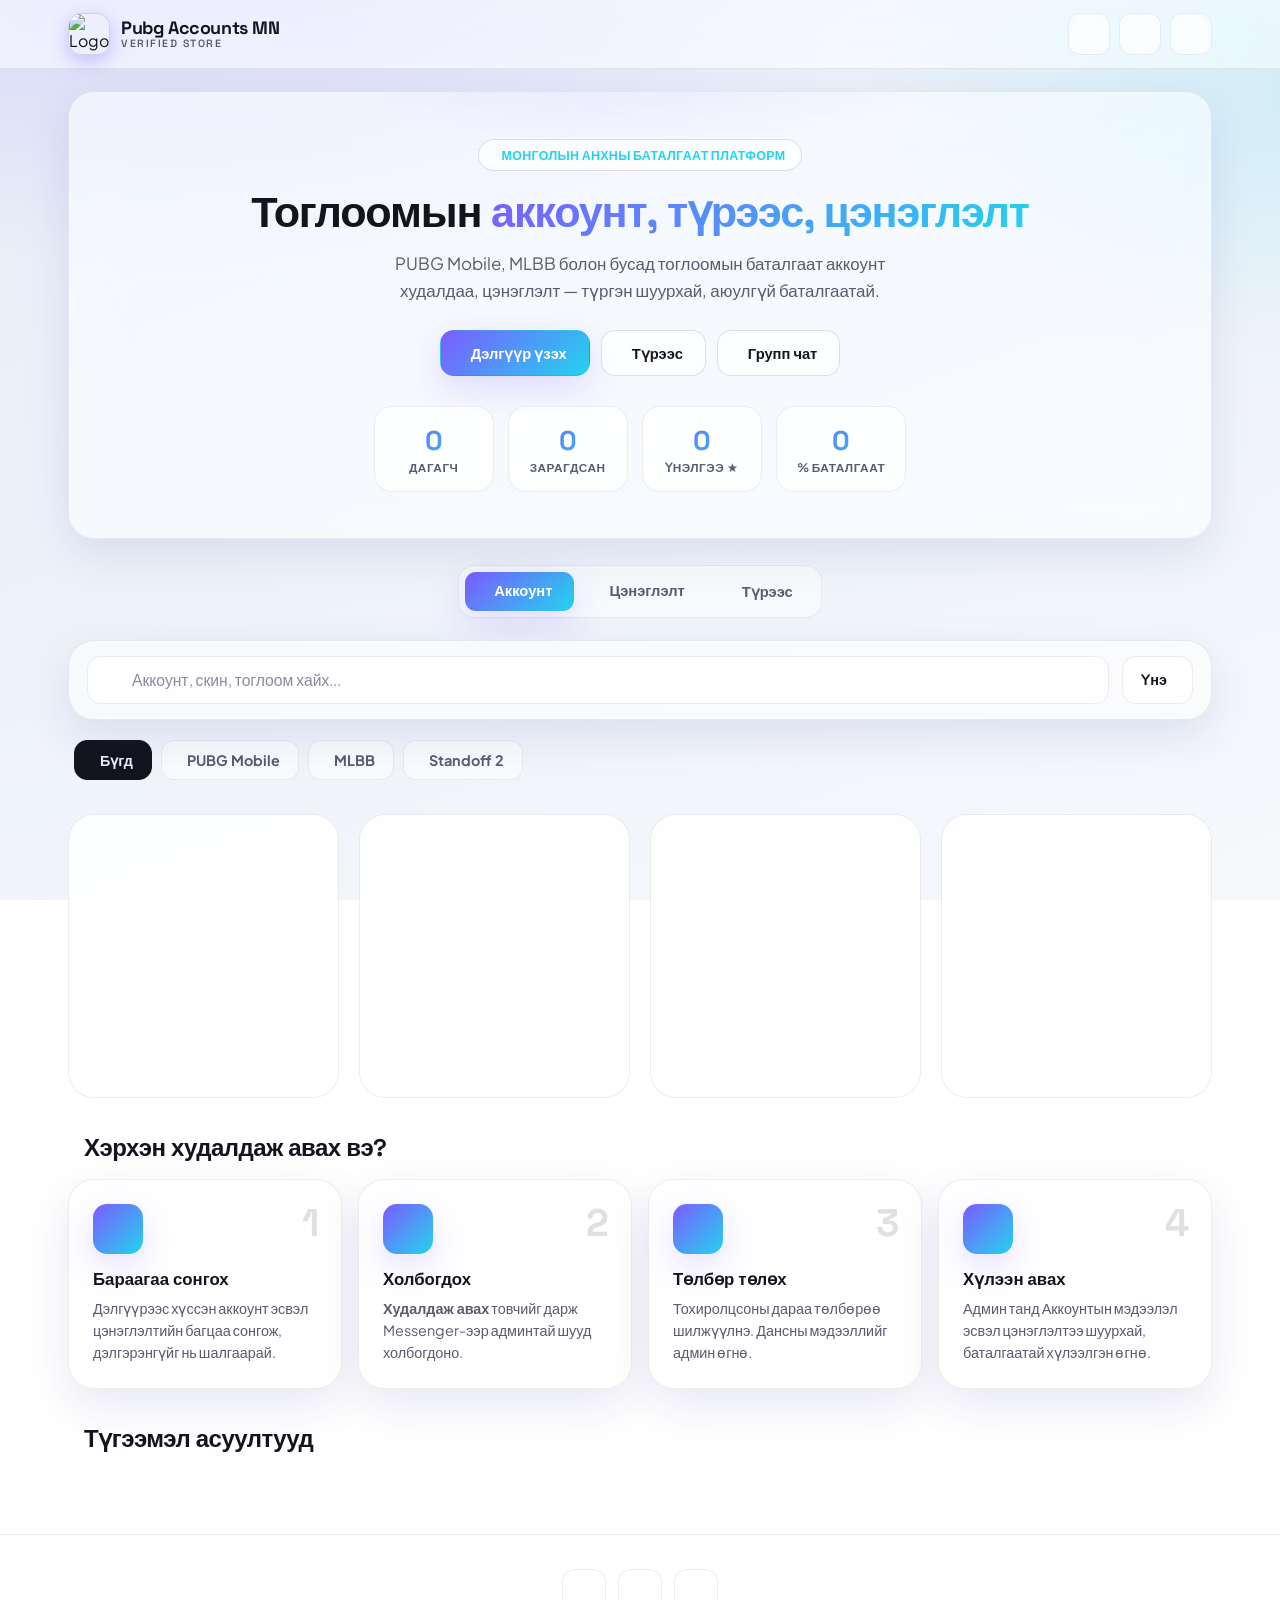
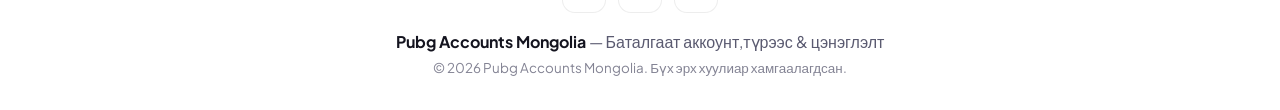
==== index.html @ 0a7d0702 "Update index.html" ====
<!DOCTYPE html>
<html lang="mn" data-theme="dark">
<head>
    <meta charset="UTF-8">
    <meta name="viewport" content="width=device-width, initial-scale=1.0, maximum-scale=1.0, user-scalable=no">
    <meta name="theme-color" content="#0a0a14">

    <meta property="og:title" content="Pubg Accounts Mongolia — Аккоунт, Цэнэглэлт & Түрээс" />
    <meta property="og:description" content="Монголын №1 тоглоомын аккоунт худалдаа, UC / Diamond цэнэглэлт болон аккоунт түрээсийн үйлчилгээ." />
    <meta property="og:image" content="https://i.ibb.co/YTtMjPY3/Purple-Gradient-Modern-Brand-Guidelines-Presentation-1.png" />

    <title>Pubg Accounts Mongolia — Аккоунт, Цэнэглэлт & Түрээс</title>

    <link href="https://cdn.jsdelivr.net/npm/remixicon@3.5.0/fonts/remixicon.css" rel="stylesheet">
    <link href="https://fonts.googleapis.com/css2?family=Plus+Jakarta+Sans:wght@400;500;600;700;800&family=Space+Grotesk:wght@500;600;700&display=swap" rel="stylesheet">

    <style>
        /* ============================================================
           THEME TOKENS — Хар (default) ба Цайвар theme
        ============================================================ */
        :root {
            --primary: #7c5cff;
            --primary-2: #22d3ee;
            --accent: #ff2d75;
            --gold: #ffb020;
            --success: #22c55e;
            --grad-brand: linear-gradient(135deg, #7c5cff 0%, #22d3ee 100%);
            --grad-hot: linear-gradient(135deg, #ff512f 0%, #ff2d75 100%);
            --radius-lg: 26px;
            --radius-md: 18px;
            --radius-sm: 12px;
            --maxw: 1180px;
        }

        /* ---- DARK (default) ---- */
        html[data-theme="dark"] {
            --bg-1: #07070e;
            --bg-2: #0e0e1c;
            --blob-1: rgba(124,92,255,0.22);
            --blob-2: rgba(34,211,238,0.16);
            --glass: rgba(255,255,255,0.045);
            --glass-2: rgba(255,255,255,0.07);
            --glass-strong: rgba(20,20,38,0.72);
            --border: rgba(255,255,255,0.09);
            --border-2: rgba(255,255,255,0.16);
            --text: #f3f3fb;
            --text-sec: #9a9ab4;
            --text-dim: #6a6a85;
            --shadow: 0 18px 50px rgba(0,0,0,0.45);
            --shadow-glow: 0 12px 40px rgba(124,92,255,0.25);
            --card: rgba(255,255,255,0.04);
            --card-hover: rgba(255,255,255,0.08);
            --nav-bg: rgba(10,10,20,0.62);
        }

        /* ---- LIGHT ---- */
        html[data-theme="light"] {
            --bg-1: #e6edf7;
            --bg-2: #f6f8fc;
            --blob-1: rgba(124,92,255,0.18);
            --blob-2: rgba(34,211,238,0.16);
            --glass: rgba(255,255,255,0.55);
            --glass-2: rgba(255,255,255,0.75);
            --glass-strong: rgba(255,255,255,0.85);
            --border: rgba(0,0,0,0.07);
            --border-2: rgba(0,0,0,0.12);
            --text: #14141f;
            --text-sec: #5a5a70;
            --text-dim: #8a8aa0;
            --shadow: 0 16px 44px rgba(31,38,135,0.10);
            --shadow-glow: 0 12px 36px rgba(124,92,255,0.20);
            --card: rgba(255,255,255,0.62);
            --card-hover: rgba(255,255,255,0.92);
            --nav-bg: rgba(255,255,255,0.55);
        }

        * { margin:0; padding:0; box-sizing:border-box; outline:none; -webkit-tap-highlight-color:transparent; }
        html, body { overflow-x:hidden; width:100%; scroll-behavior:smooth; }

        body {
            background: radial-gradient(1200px 600px at 15% -10%, var(--blob-1), transparent 60%),
                        radial-gradient(1000px 500px at 110% 10%, var(--blob-2), transparent 55%),
                        linear-gradient(160deg, var(--bg-1) 0%, var(--bg-2) 100%);
            background-attachment: fixed;
            color: var(--text);
            font-family: 'Plus Jakarta Sans', sans-serif;
            min-height: 100vh;
            display: flex; flex-direction: column;
            -webkit-font-smoothing: antialiased;
            transition: background 0.5s ease, color 0.3s ease;
        }
        ::selection { background: var(--primary); color:#fff; }
        h1,h2,h3,.brand-text,.stat-num,.price,.pkg-price { font-family:'Space Grotesk','Plus Jakarta Sans',sans-serif; }

        /* ============================================================ NAVBAR ============================================================ */
        .navbar {
            position: sticky; top:0; z-index:1000;
            background: var(--nav-bg);
            backdrop-filter: blur(22px) saturate(160%); -webkit-backdrop-filter: blur(22px) saturate(160%);
            border-bottom: 1px solid var(--border);
        }
        .nav-inner {
            max-width: var(--maxw); margin:0 auto; height:68px;
            display:flex; align-items:center; justify-content:space-between; gap:14px; padding:0 18px;
        }
        .brand { display:flex; align-items:center; gap:11px; text-decoration:none; color:var(--text); cursor:pointer; }
        .brand:active { transform:scale(0.97); }
        .logo {
            width:42px; height:42px; border-radius:13px; object-fit:cover;
            box-shadow:0 6px 18px rgba(124,92,255,0.35); border:1px solid var(--border-2);
        }
        .brand-text { display:flex; flex-direction:column; line-height:1.05; }
        .brand-text b { font-size:1.12rem; font-weight:700; letter-spacing:-0.4px; }
        .brand-text span { font-size:0.66rem; color:var(--text-sec); font-weight:600; letter-spacing:1.5px; text-transform:uppercase; }

        .nav-actions { display:flex; align-items:center; gap:9px; }
        .icon-btn {
            width:42px; height:42px; border-radius:12px; border:1px solid var(--border);
            background:var(--glass); color:var(--text); cursor:pointer;
            display:flex; align-items:center; justify-content:center; font-size:1.25rem;
            transition:all .25s ease; position:relative; backdrop-filter:blur(10px);
        }
        .icon-btn:hover { background:var(--glass-2); transform:translateY(-2px); border-color:var(--border-2); }
        .icon-btn:active { transform:scale(0.92); }
        .badge-count {
            position:absolute; top:-5px; right:-5px; min-width:18px; height:18px; padding:0 4px;
            background:var(--accent); color:#fff; font-size:0.62rem; font-weight:800; border-radius:10px;
            display:flex; align-items:center; justify-content:center; border:2px solid var(--bg-1);
            transform:scale(0); transition:transform .3s cubic-bezier(.34,1.56,.64,1);
        }
        .badge-count.show { transform:scale(1); }

        .container { max-width: var(--maxw); margin:0 auto; padding:22px 18px; flex:1; width:100%; }

        /* ============================================================ HERO ============================================================ */
        .hero {
            position:relative; border-radius:var(--radius-lg); overflow:hidden;
            border:1px solid var(--border); background:var(--glass);
            backdrop-filter:blur(24px) saturate(150%); -webkit-backdrop-filter:blur(24px) saturate(150%);
            box-shadow:var(--shadow); margin-bottom:26px;
            padding:46px 32px; text-align:center;
        }
        .hero::before {
            content:""; position:absolute; inset:0; z-index:0;
            background: radial-gradient(700px 320px at 50% -30%, var(--blob-1), transparent 60%);
            animation: floatGlow 8s ease-in-out infinite alternate;
        }
        @keyframes floatGlow { from{transform:translateY(0) scale(1);} to{transform:translateY(20px) scale(1.08);} }
        .hero > * { position:relative; z-index:1; }
        .hero-badge {
            display:inline-flex; align-items:center; gap:7px; padding:7px 16px; border-radius:100px;
            background:var(--glass-2); border:1px solid var(--border-2); color:var(--primary-2);
            font-size:0.78rem; font-weight:800; margin-bottom:18px; letter-spacing:0.3px;
        }
        .hero-badge i { color:var(--success); }
        .hero h1 {
            font-size:2.7rem; font-weight:700; letter-spacing:-1.2px; line-height:1.08; margin-bottom:14px;
        }
        .hero h1 .grad { background:var(--grad-brand); -webkit-background-clip:text; background-clip:text; -webkit-text-fill-color:transparent; }
        .hero p { color:var(--text-sec); font-size:1.06rem; max-width:560px; margin:0 auto 26px; line-height:1.6; }
        .hero-actions { display:flex; justify-content:center; gap:11px; flex-wrap:wrap; }

        .btn {
            padding:13px 22px; border-radius:14px; font-weight:700; font-size:0.92rem; cursor:pointer;
            text-decoration:none; border:1px solid transparent; display:inline-flex; align-items:center; gap:8px;
            transition:all .28s cubic-bezier(.4,0,.2,1); justify-content:center;
        }
        .btn:active { transform:scale(0.96); }
        .btn-primary { background:var(--grad-brand); color:#fff; box-shadow:var(--shadow-glow); }
        .btn-primary:hover { transform:translateY(-3px); box-shadow:0 18px 44px rgba(124,92,255,0.4); }
        .btn-ghost { background:var(--glass-2); color:var(--text); border-color:var(--border-2); }
        .btn-ghost:hover { transform:translateY(-3px); background:var(--card-hover); }

        /* Hero stats */
        .hero-stats {
            display:flex; justify-content:center; gap:14px; flex-wrap:wrap; margin-top:30px;
        }
        .stat {
            min-width:120px; padding:16px 20px; border-radius:var(--radius-md);
            background:var(--glass-2); border:1px solid var(--border); backdrop-filter:blur(10px);
        }
        .stat-num { font-size:1.7rem; font-weight:700; background:var(--grad-brand); -webkit-background-clip:text; background-clip:text; -webkit-text-fill-color:transparent; }
        .stat-lbl { font-size:0.74rem; color:var(--text-sec); font-weight:700; letter-spacing:0.5px; text-transform:uppercase; margin-top:2px; }

        /* ============================================================ SECTION TITLES ============================================================ */
        .sec-head { display:flex; align-items:flex-end; justify-content:space-between; gap:12px; margin:34px 6px 16px; flex-wrap:wrap; }
        .sec-head h2 { font-size:1.5rem; font-weight:700; letter-spacing:-0.5px; display:flex; align-items:center; gap:10px; }
        .sec-head h2 i { color:var(--primary); }
        .sec-head p { color:var(--text-sec); font-size:0.9rem; }

        /* ============================================================ TYPE SWITCH (Account / Topup) ============================================================ */
        .type-switch {
            display:flex; gap:6px; padding:6px; border-radius:16px; background:var(--glass);
            border:1px solid var(--border); width:fit-content; margin:0 auto 22px;
        }
        .type-switch button {
            padding:11px 22px; border:none; border-radius:11px; background:transparent; color:var(--text-sec);
            font-weight:700; font-size:0.92rem; cursor:pointer; transition:.25s; display:flex; align-items:center; gap:7px;
        }
        .type-switch button.active { background:var(--grad-brand); color:#fff; box-shadow:var(--shadow-glow); }

        /* ============================================================ TOOLBAR ============================================================ */
        .toolbar {
            display:flex; gap:13px; flex-wrap:wrap; align-items:center;
            background:var(--glass); border:1px solid var(--border); border-radius:var(--radius-lg);
            padding:15px 18px; box-shadow:var(--shadow); backdrop-filter:blur(20px); margin-bottom:18px;
        }
        .search-box { flex:1; min-width:230px; position:relative; }
        .search-box input {
            width:100%; height:48px; padding:0 44px 0 44px; border-radius:14px;
            border:1px solid var(--border); background:var(--glass-2); color:var(--text);
            font-size:0.98rem; font-family:inherit; transition:.25s;
        }
        .search-box input::placeholder { color:var(--text-dim); }
        .search-box input:focus { border-color:var(--primary); box-shadow:0 0 0 4px rgba(124,92,255,0.18); background:var(--card-hover); }
        .search-ico { position:absolute; left:16px; top:50%; transform:translateY(-50%); color:var(--text-dim); font-size:1.2rem; pointer-events:none; }
        .search-clear {
            position:absolute; right:13px; top:50%; transform:translateY(-50%);
            width:26px; height:26px; border-radius:50%; border:none; cursor:pointer; display:none;
            background:var(--border-2); color:var(--text); align-items:center; justify-content:center;
        }
        .search-clear.show { display:flex; }
        .sort-btn {
            height:48px; padding:0 18px; border-radius:14px; border:1px solid var(--border);
            background:var(--glass-2); color:var(--text); font-weight:700; font-size:0.9rem; cursor:pointer;
            display:flex; align-items:center; gap:7px; white-space:nowrap; transition:.25s;
        }
        .sort-btn.active { border-color:var(--primary); color:var(--primary); }
        .sort-btn:hover { background:var(--card-hover); }

        /* Category chips */
        .chips { display:flex; gap:9px; overflow-x:auto; padding:2px 6px 14px; scrollbar-width:none; }
        .chips::-webkit-scrollbar { display:none; }
        .chip {
            padding:10px 18px; border-radius:13px; border:1px solid var(--border);
            background:var(--glass); color:var(--text-sec); font-weight:700; font-size:0.9rem; cursor:pointer;
            white-space:nowrap; transition:.25s; display:flex; align-items:center; gap:7px;
        }
        .chip:hover { background:var(--card-hover); color:var(--text); }
        .chip.active { background:var(--text); color:var(--bg-1); border-color:var(--text); }
        html[data-theme="dark"] .chip.active { background:#fff; color:#000; }
        .chip i { font-size:1.05rem; }

        .results-bar { display:flex; justify-content:space-between; align-items:center; margin:4px 6px 16px; flex-wrap:wrap; gap:8px; }
        .results-count { font-size:0.9rem; color:var(--text-sec); font-weight:700; }
        .results-count b { color:var(--text); }

        /* ============================================================ PRODUCT GRID ============================================================ */
        .grid { display:grid; grid-template-columns:repeat(auto-fill,minmax(248px,1fr)); gap:20px; }

        .card {
            position:relative; border-radius:var(--radius-lg); overflow:hidden; cursor:pointer;
            background:var(--card); border:1px solid var(--border); box-shadow:var(--shadow);
            backdrop-filter:blur(18px); display:flex; flex-direction:column;
            transition:all .4s cubic-bezier(.165,.84,.44,1);
            animation:cardIn .5s cubic-bezier(.165,.84,.44,1) both;
        }
        @keyframes cardIn { from{opacity:0; transform:translateY(18px);} to{opacity:1; transform:translateY(0);} }
        .card:hover { transform:translateY(-7px); background:var(--card-hover); border-color:var(--border-2); box-shadow:0 26px 56px rgba(0,0,0,0.4); }

        .card-img { position:relative; width:100%; aspect-ratio:4/3; overflow:hidden; background:var(--glass-2); }
        .card-img img { width:100%; height:100%; object-fit:cover; transition:transform .7s ease; }
        .card:hover .card-img img { transform:scale(1.08); }

        .tag {
            position:absolute; top:11px; padding:5px 11px; border-radius:20px; font-size:0.66rem; font-weight:800;
            letter-spacing:0.4px; z-index:2; display:flex; align-items:center; gap:4px; backdrop-filter:blur(8px);
        }
        .tag-hot { left:11px; background:var(--grad-hot); color:#fff; box-shadow:0 4px 14px rgba(255,45,117,0.45); }
        .tag-disc { left:11px; top:auto; bottom:11px; background:var(--gold); color:#1a1200; }
        .tag-cat { right:11px; background:rgba(0,0,0,0.55); color:#fff; text-transform:uppercase; border:1px solid rgba(255,255,255,0.18); }

        .fav {
            position:absolute; bottom:11px; right:11px; z-index:3; width:34px; height:34px; border-radius:50%;
            background:rgba(0,0,0,0.5); border:1px solid rgba(255,255,255,0.2); color:#fff; cursor:pointer;
            display:flex; align-items:center; justify-content:center; font-size:1.1rem; backdrop-filter:blur(6px); transition:.25s;
        }
        .fav:hover { transform:scale(1.12); }
        .fav.on { background:var(--accent); border-color:var(--accent); }
        .fav.on i::before { content:"\ee0e"; } /* filled heart */

        .card-body { padding:16px; display:flex; flex-direction:column; flex:1; }
        .card-title { font-size:0.98rem; font-weight:700; line-height:1.35; margin-bottom:10px; display:-webkit-box; -webkit-line-clamp:2; -webkit-box-orient:vertical; overflow:hidden; flex:1; }
        .card-meta { display:flex; align-items:center; gap:10px; margin-bottom:12px; font-size:0.76rem; color:var(--text-sec); flex-wrap:wrap; }
        .card-meta span { display:inline-flex; align-items:center; gap:4px; }
        .stars { color:var(--gold); }
        .card-foot { display:flex; align-items:center; justify-content:space-between; margin-top:auto; }
        .price-wrap { display:flex; flex-direction:column; }
        .price-old { font-size:0.74rem; color:var(--text-dim); text-decoration:line-through; }
        .price { font-size:1.2rem; font-weight:700; color:var(--text); }
        html[data-theme="dark"] .price { background:var(--grad-brand); -webkit-background-clip:text; background-clip:text; -webkit-text-fill-color:transparent; }
        .price-info { font-size:0.96rem; font-weight:700; color:var(--primary); display:inline-flex; align-items:center; gap:5px; }
        .price-info i { font-size:1.05rem; }
        /* Картын CTA товч (Худалдан авах / Дэлгэрэнгүй) */
        .card-cta {
            width:100%; margin-top:12px; padding:10px 12px; border-radius:12px; cursor:pointer;
            border:1px solid var(--border-2); background:var(--glass-2); color:var(--text);
            font-family:inherit; font-weight:700; font-size:0.85rem;
            display:flex; align-items:center; justify-content:center; gap:6px; transition:.25s;
        }
        .card-cta i { transition:transform .25s; }
        .card:hover .card-cta { background:var(--grad-brand); color:#fff; border-color:transparent; box-shadow:var(--shadow-glow); }
        .card:hover .card-cta i { transform:translateX(3px); }
        .card-cta.cta-rent { } /* түрээс — ижил загвар, текст нь "Дэлгэрэнгүй" */
        .card-cta.cta-sold { opacity:.55; }
        .card:hover .card-cta.cta-sold { background:var(--glass-2); color:var(--text-dim); box-shadow:none; border-color:var(--border-2); }

        .sold-overlay::after {
            content:"ЗАРАГДСАН"; position:absolute; inset:0; z-index:4; display:flex; align-items:center; justify-content:center;
            background:rgba(0,0,0,0.62); color:#fff; font-weight:800; letter-spacing:2px; backdrop-filter:blur(3px);
        }

        /* Skeleton */
        .sk { border-radius:var(--radius-lg); overflow:hidden; border:1px solid var(--border); background:var(--card); }
        .sk-img { aspect-ratio:4/3; background:var(--glass-2); animation:pulse 1.5s infinite; }
        .sk-body { padding:16px; }
        .sk-line { height:14px; border-radius:7px; background:var(--glass-2); margin-bottom:10px; animation:pulse 1.5s infinite; }
        .sk-line.s { width:55%; }
        @keyframes pulse { 0%,100%{opacity:.4;} 50%{opacity:1;} }

        .empty {
            grid-column:1/-1; text-align:center; padding:56px 20px; color:var(--text-sec); font-weight:600;
            background:var(--glass); border:1px solid var(--border); border-radius:var(--radius-lg);
        }
        .empty i { font-size:2.4rem; display:block; margin-bottom:12px; color:var(--text-dim); }

        /* ============================================================ INFO SECTIONS (steps / faq / reviews) ============================================================ */
        .panel-grid { display:grid; grid-template-columns:repeat(auto-fit,minmax(230px,1fr)); gap:16px; }
        .info-card {
            background:var(--glass); border:1px solid var(--border); border-radius:var(--radius-lg);
            padding:24px; backdrop-filter:blur(16px); box-shadow:var(--shadow); transition:.3s;
        }
        .info-card:hover { transform:translateY(-4px); border-color:var(--border-2); }
        .info-ico {
            width:50px; height:50px; border-radius:14px; display:flex; align-items:center; justify-content:center;
            font-size:1.5rem; color:#fff; background:var(--grad-brand); margin-bottom:14px; box-shadow:var(--shadow-glow);
        }
        .info-card h3 { font-size:1.05rem; font-weight:700; margin-bottom:7px; }
        .info-card p { color:var(--text-sec); font-size:0.9rem; line-height:1.55; }
        .info-step-num { position:absolute; top:18px; right:22px; font-size:2.4rem; font-weight:800; color:var(--border-2); font-family:'Space Grotesk'; }

        /* FAQ accordion */
        .faq-item { background:var(--glass); border:1px solid var(--border); border-radius:var(--radius-md); margin-bottom:11px; overflow:hidden; transition:.3s; }
        .faq-q { padding:18px 20px; display:flex; align-items:center; justify-content:space-between; gap:12px; cursor:pointer; font-weight:700; font-size:0.98rem; }
        .faq-q i { transition:.3s; color:var(--primary); flex-shrink:0; }
        .faq-item.open .faq-q i { transform:rotate(180deg); }
        .faq-a { max-height:0; overflow:hidden; transition:max-height .35s ease, padding .35s ease; padding:0 20px; color:var(--text-sec); line-height:1.6; font-size:0.92rem; }
        .faq-item.open .faq-a { max-height:240px; padding:0 20px 18px; }

        /* Reviews */
        .review { background:var(--glass); border:1px solid var(--border); border-radius:var(--radius-md); padding:20px; }
        .review-head { display:flex; align-items:center; gap:11px; margin-bottom:11px; }
        .review-av { width:42px; height:42px; border-radius:50%; background:var(--grad-brand); display:flex; align-items:center; justify-content:center; color:#fff; font-weight:800; font-size:1.05rem; }
        .review-name { font-weight:700; font-size:0.94rem; }
        .review-stars { color:var(--gold); font-size:0.82rem; }
        .review p { color:var(--text-sec); font-size:0.9rem; line-height:1.55; }

        /* ============================================================ FOOTER ============================================================ */
        .footer { border-top:1px solid var(--border); padding:34px 18px; text-align:center; color:var(--text-sec); background:var(--glass); backdrop-filter:blur(12px); margin-top:42px; }
        .footer-socials { display:flex; justify-content:center; gap:12px; margin-bottom:18px; }
        .footer-socials a {
            width:44px; height:44px; border-radius:13px; border:1px solid var(--border); background:var(--glass-2);
            display:flex; align-items:center; justify-content:center; color:var(--text); font-size:1.3rem; transition:.25s; text-decoration:none;
        }
        .footer-socials a:hover { transform:translateY(-3px); background:var(--primary); color:#fff; border-color:var(--primary); }
        .footer b { color:var(--text); }

        /* ============================================================ MODAL ============================================================ */
        .modal {
            position:fixed; inset:0; z-index:2000; display:none; align-items:center; justify-content:center; padding:20px;
            background:rgba(0,0,0,0.55); backdrop-filter:blur(14px); -webkit-backdrop-filter:blur(14px); opacity:0; transition:opacity .35s;
        }
        .modal.active { display:flex; opacity:1; }
        .modal.active .modal-win { animation:popUp .4s cubic-bezier(.16,1,.3,1); }
        @keyframes popUp { from{opacity:0; transform:scale(.92) translateY(20px);} to{opacity:1; transform:scale(1) translateY(0);} }
        .modal-win {
            width:100%; max-width:920px; max-height:90vh; border-radius:28px; overflow:hidden; display:flex; position:relative;
            background:var(--glass-strong); border:1px solid var(--border-2);
            backdrop-filter:blur(40px) saturate(160%); -webkit-backdrop-filter:blur(40px) saturate(160%); box-shadow:0 40px 100px rgba(0,0,0,0.6);
        }
        .mw-media { flex:1.15; background:rgba(0,0,0,0.25); position:relative; display:flex; align-items:center; justify-content:center; overflow:hidden; min-width:0; }
        .mw-body { flex:1; padding:34px 30px; overflow-y:auto; display:flex; flex-direction:column; }
        .mw-close {
            position:absolute; top:16px; left:16px; z-index:20; width:42px; height:42px; border-radius:50%;
            background:rgba(0,0,0,0.5); border:1px solid rgba(255,255,255,0.2); color:#fff; cursor:pointer;
            display:flex; align-items:center; justify-content:center; font-size:1.4rem; backdrop-filter:blur(8px); transition:.25s;
        }
        .mw-close:hover { transform:scale(1.08); background:rgba(0,0,0,0.7); }

        .slider { position:relative; width:100%; height:100%; }
        .slider-track { display:flex; width:100%; height:100%; overflow-x:auto; scroll-snap-type:x mandatory; scrollbar-width:none; }
        .slider-track::-webkit-scrollbar { display:none; }
        .slider-track img { flex:0 0 100%; width:100%; height:100%; object-fit:contain; scroll-snap-align:center; scroll-snap-stop:always; cursor:zoom-in; }
        .slider-nav { position:absolute; top:50%; transform:translateY(-50%); background:none; border:none; color:#fff; font-size:2.6rem; cursor:pointer; z-index:10; filter:drop-shadow(0 2px 6px rgba(0,0,0,0.7)); transition:.25s; }
        .slider-nav:hover { transform:translateY(-50%) scale(1.15); }
        .slider-prev { left:6px; } .slider-next { right:6px; }
        .slider-dots { position:absolute; bottom:18px; left:0; width:100%; display:flex; justify-content:center; gap:7px; z-index:10; }
        .dot { width:8px; height:8px; border-radius:50%; background:rgba(255,255,255,0.4); cursor:pointer; transition:.3s; }
        .dot.active { background:var(--primary-2); transform:scale(1.3); }

        .mw-cat { font-size:0.72rem; font-weight:800; letter-spacing:1px; text-transform:uppercase; color:var(--primary-2); margin-bottom:8px; }
        .mw-title { font-size:1.55rem; font-weight:700; line-height:1.25; margin-bottom:10px; }
        .mw-rating { display:flex; align-items:center; gap:8px; margin-bottom:16px; font-size:0.86rem; color:var(--text-sec); }
        .mw-rating .stars { color:var(--gold); font-size:0.95rem; }
        .mw-price-row { display:flex; align-items:baseline; gap:12px; margin-bottom:24px; flex-wrap:wrap; }
        .mw-price { font-size:2rem; font-weight:700; background:var(--grad-brand); -webkit-background-clip:text; background-clip:text; -webkit-text-fill-color:transparent; }
        .mw-price-old { font-size:1rem; color:var(--text-dim); text-decoration:line-through; }
        .mw-save { font-size:0.74rem; font-weight:800; color:#1a1200; background:var(--gold); padding:4px 10px; border-radius:8px; }

        .mw-specs { display:grid; grid-template-columns:1fr 1fr; gap:11px; margin-bottom:22px; }
        .spec { background:var(--glass-2); border:1px solid var(--border); border-radius:14px; padding:14px; text-align:center; }
        .spec-l { font-size:0.68rem; text-transform:uppercase; letter-spacing:0.5px; color:var(--text-sec); font-weight:800; margin-bottom:5px; }
        .spec-v { font-size:1.02rem; font-weight:700; }

        .mw-sub { font-size:0.78rem; font-weight:800; letter-spacing:0.5px; text-transform:uppercase; color:var(--text-sec); margin-bottom:11px; }
        .mw-desc { list-style:none; margin-bottom:24px; }
        .mw-desc li { position:relative; padding:8px 0 8px 26px; color:var(--text); font-size:0.94rem; line-height:1.5; border-bottom:1px solid var(--border); }
        .mw-desc li:last-child { border-bottom:none; }
        .mw-desc li::before { content:"\eb7b"; font-family:remixicon; position:absolute; left:0; top:8px; color:var(--success); }

        /* Top-up packages */
        .pkgs { display:grid; grid-template-columns:1fr 1fr; gap:10px; margin-bottom:22px; }
        .pkg {
            background:var(--glass-2); border:1.5px solid var(--border); border-radius:14px; padding:13px 14px; cursor:pointer;
            display:flex; flex-direction:column; gap:3px; transition:.2s; text-align:center;
        }
        .pkg:hover { border-color:var(--primary); transform:translateY(-2px); }
        .pkg.sel { border-color:var(--primary); background:rgba(124,92,255,0.14); box-shadow:0 0 0 3px rgba(124,92,255,0.15); }
        .pkg-amt { font-weight:700; font-size:0.96rem; }
        .pkg-price { font-size:0.84rem; color:var(--primary-2); font-weight:700; }

        .mw-contact {
            display:flex; align-items:center; justify-content:center; gap:9px; margin-bottom:11px;
            padding:14px; border-radius:16px; text-decoration:none; font-weight:800; font-size:0.96rem;
            color:#fff; background:linear-gradient(135deg,#1877f2,#0a5dc2); box-shadow:0 10px 26px rgba(24,119,242,0.3); transition:.3s;
        }
        .mw-contact:hover { transform:translateY(-3px); box-shadow:0 16px 36px rgba(24,119,242,0.45); }
        .mw-actions { display:flex; gap:10px; margin-top:auto; }
        .mw-buy { flex:1; padding:17px; border-radius:16px; background:var(--grad-brand); color:#fff; font-weight:800; font-size:1.02rem; border:none; cursor:pointer; display:flex; align-items:center; justify-content:center; gap:9px; text-decoration:none; box-shadow:var(--shadow-glow); transition:.3s; }
        .mw-buy:hover { transform:translateY(-3px); box-shadow:0 18px 44px rgba(124,92,255,0.45); }
        .mw-buy.sold { background:var(--glass-2); color:var(--text-dim); pointer-events:none; box-shadow:none; border:1px solid var(--border); }
        .mw-icon-btn { width:55px; border-radius:16px; border:1px solid var(--border-2); background:var(--glass-2); color:var(--text); font-size:1.3rem; cursor:pointer; display:flex; align-items:center; justify-content:center; transition:.25s; }
        .mw-icon-btn:hover { background:var(--card-hover); transform:translateY(-3px); }

        /* Generic info modal (tutorial) */
        .modal-simple .modal-win { max-width:520px; max-height:88vh; flex-direction:column; padding:34px; display:block; overflow-y:auto; }

        /* Lightbox */
        .lightbox { position:fixed; inset:0; z-index:3000; display:none; align-items:center; justify-content:center; background:rgba(0,0,0,0.96); opacity:0; transition:opacity .35s; }
        .lightbox.active { display:flex; opacity:1; }
        .lb-track { display:flex; width:100%; height:100%; overflow-x:auto; scroll-snap-type:x mandatory; scrollbar-width:none; }
        .lb-track::-webkit-scrollbar { display:none; }
        .lb-track > div { flex:0 0 100%; width:100%; height:100%; display:flex; align-items:center; justify-content:center; padding:14px; scroll-snap-align:center; scroll-snap-stop:always; }
        .lb-track img { max-width:100%; max-height:100%; object-fit:contain; border-radius:12px; }
        .lb-close { position:absolute; top:18px; right:18px; background:none; border:none; color:#fff; font-size:2.8rem; cursor:pointer; z-index:3010; filter:drop-shadow(0 2px 6px rgba(0,0,0,0.8)); }
        .lb-nav { position:absolute; top:50%; transform:translateY(-50%); background:none; border:none; color:#fff; font-size:3.4rem; cursor:pointer; z-index:3010; filter:drop-shadow(0 2px 6px rgba(0,0,0,0.8)); }
        .lb-prev { left:12px; } .lb-next { right:12px; }
        .lb-counter { position:absolute; top:26px; left:26px; color:#fff; font-weight:700; background:rgba(0,0,0,0.5); padding:5px 16px; border-radius:20px; z-index:3010; }

        /* Scroll top */
        .scroll-top {
            position:fixed; bottom:24px; right:24px; z-index:1500; width:50px; height:50px; border-radius:14px;
            background:var(--glass-strong); border:1px solid var(--border-2); color:var(--text); font-size:1.4rem; cursor:pointer;
            display:flex; align-items:center; justify-content:center; box-shadow:var(--shadow); backdrop-filter:blur(16px);
            opacity:0; pointer-events:none; transform:translateY(18px); transition:all .35s ease;
        }
        .scroll-top.show { opacity:1; pointer-events:auto; transform:translateY(0); }
        .scroll-top:hover { background:var(--primary); color:#fff; }

        /* Toast */
        .toast-wrap { position:fixed; bottom:24px; left:50%; transform:translateX(-50%); z-index:4000; display:flex; flex-direction:column; gap:9px; align-items:center; pointer-events:none; }
        .toast {
            background:var(--glass-strong); border:1px solid var(--border-2); color:var(--text); padding:12px 20px; border-radius:14px;
            font-weight:700; font-size:0.9rem; box-shadow:var(--shadow); backdrop-filter:blur(20px); display:flex; align-items:center; gap:9px;
            animation:toastIn .35s cubic-bezier(.34,1.56,.64,1);
        }
        .toast i { color:var(--success); font-size:1.2rem; }
        @keyframes toastIn { from{opacity:0; transform:translateY(20px);} to{opacity:1; transform:translateY(0);} }

        /* Marquee trust strip */
        .trust-strip { overflow:hidden; border:1px solid var(--border); border-radius:var(--radius-md); background:var(--glass); margin-bottom:26px; }
        .trust-track { display:flex; gap:42px; padding:13px 0; white-space:nowrap; animation:scrollX 22s linear infinite; }
        .trust-track span { display:inline-flex; align-items:center; gap:8px; font-weight:700; font-size:0.88rem; color:var(--text-sec); }
        .trust-track span i { color:var(--primary-2); font-size:1.1rem; }
        @keyframes scrollX { from{transform:translateX(0);} to{transform:translateX(-50%);} }

        /* ============================================================ RESPONSIVE ============================================================ */
        @media (max-width:768px) {
            .container { padding:14px 11px; }
            .nav-inner { height:60px; }
            .brand-text b { font-size:1rem; } .brand-text span { font-size:0.58rem; }
            .logo { width:38px; height:38px; }
            .hero { padding:32px 18px; }
            .hero h1 { font-size:1.85rem; }
            .hero p { font-size:0.96rem; }
            .hero-actions .btn { flex:1 1 44%; padding:12px 10px; font-size:0.84rem; }
            .stat { min-width:96px; padding:13px 14px; }
            .stat-num { font-size:1.35rem; }
            .toolbar { padding:13px; gap:10px; }
            .grid { grid-template-columns:repeat(2,1fr); gap:12px; }
            .card-body { padding:12px; }
            .card-title { font-size:0.82rem; }
            .price { font-size:1.02rem; }
            .card-cta { padding:9px; font-size:0.78rem; margin-top:10px; }
            .card-meta { font-size:0.68rem; gap:7px; }
            .sec-head h2 { font-size:1.25rem; }
            .modal { padding:0; align-items:flex-end; }
            .modal-win { flex-direction:column; height:95vh; max-height:95vh; border-radius:24px 24px 0 0; }
            .mw-media { flex:0 0 270px; }
            .mw-body { padding:24px 18px; }
            .mw-title { font-size:1.3rem; }
            .mw-price { font-size:1.6rem; }
            .mw-specs { grid-template-columns:1fr 1fr; }
            .pkgs { grid-template-columns:1fr 1fr; }
            .modal-simple .modal-win { padding:26px 20px; }
            .lb-nav { font-size:2.6rem; } .lb-close { font-size:2.3rem; }
        }
        @media (max-width:380px) { .grid { gap:10px; } }
    </style>
</head>
<body>

    <!-- ===================== NAVBAR ===================== -->
    <header class="navbar">
        <div class="nav-inner">
            <a class="brand" onclick="scrollTop()">
                <img src="https://i.ibb.co/KjCsGXc2/Untitled-design-1.png" class="logo" alt="Logo">
                <span class="brand-text"><b>Pubg Accounts MN</b><span>Verified Store</span></span>
            </a>
            <div class="nav-actions">
                <button class="icon-btn" onclick="openTutorial()" title="Заавар"><i class="ri-question-line"></i></button>
                <button class="icon-btn" id="fav-btn" onclick="toggleFavView()" title="Хадгалсан">
                    <i class="ri-heart-line"></i>
                    <span class="badge-count" id="fav-badge">0</span>
                </button>
                <button class="icon-btn" id="theme-btn" onclick="toggleTheme()" title="Theme солих"><i class="ri-moon-line"></i></button>
            </div>
        </div>
    </header>

    <div class="container">

        <!-- ===================== HERO ===================== -->
        <section class="hero">
            <div class="hero-badge"><i class="ri-verified-badge-fill"></i> МОНГОЛЫН АНХНЫ БАТАЛГААТ ПЛАТФОРМ</div>
            <h1>Тоглоомын <span class="grad">аккоунт, түрээс, цэнэглэлт</span><br></h1>
            <p>PUBG Mobile, MLBB болон бусад тоглоомын баталгаат аккоунт худалдаа, цэнэглэлт — түргэн шуурхай, аюулгүй баталгаатай.</p>
            <div class="hero-actions">
                <a href="#shop" class="btn btn-primary"><i class="ri-shopping-bag-3-line"></i> Дэлгүүр үзэх</a>
                <a href="#shop" class="btn btn-ghost" onclick="setType('rent', document.getElementById('type-rent'))"><i class="ri-time-line"></i> Түрээс</a>
                <a href="https://m.me/cm/AbadrhKBoffAja4U" target="_blank" class="btn btn-ghost"><i class="ri-messenger-line"></i> Групп чат</a>
            </div>
            <div class="hero-stats">
                <div class="stat"><div class="stat-num" data-count="10000">0</div><div class="stat-lbl">Дагагч</div></div>
                <div class="stat"><div class="stat-num" data-count="1000+">0</div><div class="stat-lbl">Зарагдсан</div></div>
                <div class="stat"><div class="stat-num" data-count="4.9" data-dec="1">0</div><div class="stat-lbl">Үнэлгээ ★</div></div>
                <div class="stat"><div class="stat-num" data-count="100">0</div><div class="stat-lbl">% Баталгаат</div></div>
            </div>
        </section>

        <!-- ===================== TRUST STRIP ===================== -->
        <!-- <div class="trust-strip">
            <div class="trust-track" id="trust-track"></div>
        </div> -->

        <!-- ===================== SHOP ===================== -->
        <div id="shop"></div>

        <!-- Type switch -->
        <div class="type-switch">
            <button class="active" id="type-account" onclick="setType('account', this)"><i class="ri-user-star-line"></i> Аккоунт</button>
            <button id="type-topup" onclick="setType('topup', this)"><i class="ri-coin-line"></i> Цэнэглэлт</button>
            <button id="type-rent" onclick="setType('rent', this)"><i class="ri-time-line"></i> Түрээс</button>
        </div>

        <!-- Toolbar -->
        <div class="toolbar">
            <div class="search-box">
                <i class="ri-search-2-line search-ico"></i>
                <input id="search" type="text" placeholder="Аккоунт, скин, тоглоом хайх..." oninput="onSearch(this.value)">
                <button class="search-clear" id="clear" onclick="clearSearch()"><i class="ri-close-line"></i></button>
            </div>
            <button class="sort-btn" id="sort" onclick="toggleSort()">Үнэ <i class="ri-arrow-up-down-line"></i></button>
        </div>

        <!-- Category chips -->
        <div class="chips" id="chips"></div>

        <div class="results-bar">
            <div class="results-count" id="count"></div>
        </div>

        <!-- Grid -->
        <div class="grid" id="grid">
            <div class="sk"><div class="sk-img"></div><div class="sk-body"><div class="sk-line"></div><div class="sk-line s"></div></div></div>
            <div class="sk"><div class="sk-img"></div><div class="sk-body"><div class="sk-line"></div><div class="sk-line s"></div></div></div>
            <div class="sk"><div class="sk-img"></div><div class="sk-body"><div class="sk-line"></div><div class="sk-line s"></div></div></div>
            <div class="sk"><div class="sk-img"></div><div class="sk-body"><div class="sk-line"></div><div class="sk-line s"></div></div></div>
        </div>

        <!-- ===================== HOW IT WORKS ===================== -->
        <div class="sec-head"><h2><i class="ri-rocket-2-line"></i> Хэрхэн худалдаж авах вэ?</h2></div>
        <div class="panel-grid">
            <div class="info-card" style="position:relative"><span class="info-step-num">1</span><div class="info-ico"><i class="ri-search-eye-line"></i></div><h3>Бараагаа сонгох</h3><p>Дэлгүүрээс хүссэн аккоунт эсвэл цэнэглэлтийн багцаа сонгож, дэлгэрэнгүйг нь шалгаарай.</p></div>
            <div class="info-card" style="position:relative"><span class="info-step-num">2</span><div class="info-ico"><i class="ri-messenger-line"></i></div><h3>Холбогдох</h3><p><b>Худалдаж авах</b> товчийг дарж Messenger-ээр админтай шууд холбогдоно.</p></div>
            <div class="info-card" style="position:relative"><span class="info-step-num">3</span><div class="info-ico"><i class="ri-bank-card-line"></i></div><h3>Төлбөр төлөх</h3><p>Тохиролцсоны дараа төлбөрөө шилжүүлнэ. Дансны мэдээллийг админ өгнө.</p></div>
            <div class="info-card" style="position:relative"><span class="info-step-num">4</span><div class="info-ico"><i class="ri-shield-check-line"></i></div><h3>Хүлээн авах</h3><p>Админ танд Аккоунтын мэдээлэл эсвэл цэнэглэлтээ шуурхай, баталгаатай хүлээлгэн өгнө.</p></div>
        </div>

        <!-- ===================== FAQ ===================== -->
        <div class="sec-head"><h2><i class="ri-questionnaire-line"></i> Түгээмэл асуултууд</h2></div>
        <div id="faq"></div>

    </div>

    <!-- ===================== FOOTER ===================== -->
    <footer class="footer">
        <div class="footer-socials">
            <a href="https://www.facebook.com/gamemarket.mn" target="_blank" title="Facebook"><i class="ri-facebook-circle-fill"></i></a>
            <a href="https://m.me/cm/AbadrhKBoffAja4U" target="_blank" title="Messenger"><i class="ri-messenger-fill"></i></a>
            <a href="https://www.turees.online" target="_blank" title="Түрээс"><i class="ri-earth-fill"></i></a>
        </div>
        <div><b>Pubg Accounts Mongolia</b> — Баталгаат аккоунт,түрээс & цэнэглэлт</div>
        <div style="margin-top:7px; font-size:0.84rem; opacity:0.75;">© 2026 Pubg Accounts Mongolia. Бүх эрх хуулиар хамгаалагдсан.</div>
    </footer>

    <!-- ===================== PRODUCT MODAL ===================== -->
    <div class="modal" id="modal" onclick="if(event.target===this) closeModal('modal')">
        <div class="modal-win">
            <div class="mw-media">
                <div class="slider">
                    <div class="slider-track" id="m-track"></div>
                    <button class="slider-nav slider-prev" id="m-prev" onclick="moveSlide(-1)"><i class="ri-arrow-left-s-line"></i></button>
                    <button class="slider-nav slider-next" id="m-next" onclick="moveSlide(1)"><i class="ri-arrow-right-s-line"></i></button>
                    <div class="slider-dots" id="m-dots"></div>
                </div>
                <button class="mw-close" onclick="closeModal('modal')"><i class="ri-close-line"></i></button>
            </div>
            <div class="mw-body">
                <div class="mw-cat" id="m-cat"></div>
                <div class="mw-title" id="m-title"></div>
                <div class="mw-rating" id="m-rating"></div>
                <div class="mw-price-row">
                    <span class="mw-price" id="m-price">0₮</span>
                    <span class="mw-price-old" id="m-price-old"></span>
                    <span class="mw-save" id="m-save" style="display:none"></span>
                </div>
                <div id="m-specs-wrap">
                    <div class="mw-specs" id="m-specs"></div>
                </div>
                <div id="m-pkg-wrap" style="display:none">
                    <div class="mw-sub">Багц сонгох</div>
                    <div class="pkgs" id="m-pkgs"></div>
                </div>
                <div class="mw-sub">Дэлгэрэнгүй мэдээлэл</div>
                <ul class="mw-desc" id="m-desc"></ul>
                <a class="mw-contact" id="m-contact" href="#" target="_blank" style="display:none"><i class="ri-facebook-circle-fill"></i> Эзэнтэй холбогдох</a>
                <div class="mw-actions">
                    <a class="mw-buy" id="m-buy" href="#" target="_blank"><i class="ri-shopping-bag-3-line"></i> Худалдаж авах</a>
                    <button class="mw-icon-btn" onclick="shareProduct()" title="Хуваалцах"><i class="ri-share-line"></i></button>
                    <button class="mw-icon-btn" id="m-fav" onclick="favFromModal()" title="Хадгалах"><i class="ri-heart-line"></i></button>
                </div>
            </div>
        </div>
    </div>

    <!-- ===================== TUTORIAL MODAL ===================== -->
    <div class="modal modal-simple" id="tut" onclick="if(event.target===this) closeModal('tut')">
        <div class="modal-win">
            <div style="display:flex; justify-content:space-between; align-items:center; margin-bottom:22px;">
                <h2 style="font-size:1.4rem; font-weight:700;"><i class="ri-book-open-line" style="color:var(--primary)"></i> Худалдан авах заавар</h2>
                <button class="mw-close" style="position:static; background:var(--glass-2); color:var(--text); border-color:var(--border)" onclick="closeModal('tut')"><i class="ri-close-line"></i></button>
            </div>
            <div style="line-height:1.9; color:var(--text); font-weight:500;">
                <p style="display:flex; gap:12px; margin-bottom:12px;"><b style="color:var(--primary)">1.</b> Дэлгүүрээс хүссэн бараа эсвэл цэнэглэлтийн багцаа сонгоно.</p>
                <p style="display:flex; gap:12px; margin-bottom:12px;"><b style="color:var(--primary)">2.</b> <b>Худалдаж авах</b> товчийг дарж Messenger руу шилжинэ.</p>
                <p style="display:flex; gap:12px; margin-bottom:12px;"><b style="color:var(--primary)">3.</b> Админтай холбогдож төлбөрөө шилжүүлнэ.</p>
                <p style="display:flex; gap:12px;"><b style="color:var(--primary)">4.</b> Аккоунт / цэнэглэлтээ баталгаатай хүлээн авна.</p>
            </div>
            <button class="btn btn-primary" style="width:100%; margin-top:26px; padding:16px;" onclick="closeModal('tut')">Ойлголоо</button>
        </div>
    </div>

    <!-- ===================== LIGHTBOX ===================== -->
    <div class="lightbox" id="lb">
        <div class="lb-counter"><span id="lb-cur">1</span> / <span id="lb-tot">1</span></div>
        <button class="lb-close" onclick="closeLb()"><i class="ri-close-line"></i></button>
        <button class="lb-nav lb-prev" onclick="moveLb(-1);event.stopPropagation()"><i class="ri-arrow-left-s-line"></i></button>
        <button class="lb-nav lb-next" onclick="moveLb(1);event.stopPropagation()"><i class="ri-arrow-right-s-line"></i></button>
        <div class="lb-track" id="lb-track"></div>
    </div>

    <button class="scroll-top" id="scrolltop" onclick="scrollTop()"><i class="ri-arrow-up-line"></i></button>
    <div class="toast-wrap" id="toasts"></div>

    <script>
    /* ============================================================
       CONFIG — танай Google Sheet Apps Script холбоос
    ============================================================ */
    const API_URL   = 'https://script.google.com/macros/s/AKfycbw_0NxsxBfe457_EdU9K6WSlnjChR1ewbg1B-jUXJfMxXjqjgUG9sMecoOeEjnwwFVO/exec';
    const MESSENGER = 'https://m.me/61561712856021';
    const CACHE_KEY = 'gm_v2_inventory';

    /* Ангиллын тодорхойлолт (icon + шошго). Шинэ тоглоом нэмэх бол энд нэмнэ. */
    const CATS = {
        account: [
            { id:'all',      label:'Бүгд',        icon:'ri-apps-2-line' },
            { id:'pubg',     label:'PUBG Mobile', icon:'ri-crosshair-2-line' },
            { id:'mlbb',     label:'MLBB',        icon:'ri-sword-line' },
            { id:'standoff', label:'Standoff 2',  icon:'ri-aim-line' },
        ],
        topup: [
            { id:'all',      label:'Бүгд',        icon:'ri-apps-2-line' },
            { id:'pubg',     label:'PUBG UC',     icon:'ri-coin-line' },
            { id:'mlbb',     label:'MLBB Diamond',icon:'ri-vip-diamond-line' },
        ],
        rent: [
            { id:'all',      label:'Бүгд',        icon:'ri-apps-2-line' },
            { id:'pubg',     label:'PUBG Mobile', icon:'ri-crosshair-2-line' },
            { id:'mlbb',     label:'MLBB',        icon:'ri-sword-line' },
            { id:'standoff', label:'Standoff 2',  icon:'ri-aim-line' },
        ]
    };

    /* State */
    let inventory = [], currentType = 'account', currentCat = 'all', search = '';
    let sortIdx = 0; const sortStates=['default','asc','desc'], sortIcons=['ri-arrow-up-down-line','ri-arrow-up-line','ri-arrow-down-line'];
    let favs = JSON.parse(localStorage.getItem('gm_favs') || '[]');
    let favView = false, activeItem = null, selectedPkg = null;
    let curSlide=0, totalSlides=0;

    /* ============================================================ INIT ============================================================ */
    document.addEventListener('DOMContentLoaded', () => {
        initTheme();
        renderChips();
        renderTrust();
        renderFaq();
        updateFavBadge();
        loadData();
        window.addEventListener('scroll', () => {
            document.getElementById('scrolltop').classList.toggle('show', window.scrollY > 420);
        }, {passive:true});
        document.getElementById('m-track').addEventListener('scroll', syncDots);
        document.addEventListener('keydown', onKey);
    });

    /* ============================================================ THEME ============================================================ */
    function initTheme() {
        let saved = localStorage.getItem('gm_theme');
        if (!saved) saved = window.matchMedia('(prefers-color-scheme: light)').matches ? 'light' : 'dark';
        applyTheme(saved);
    }
    function applyTheme(t) {
        document.documentElement.setAttribute('data-theme', t);
        document.getElementById('theme-btn').innerHTML = t==='dark' ? '<i class="ri-moon-line"></i>' : '<i class="ri-sun-line"></i>';
        document.querySelector('meta[name=theme-color]').setAttribute('content', t==='dark' ? '#0a0a14' : '#e6edf7');
    }
    function toggleTheme() {
        const next = document.documentElement.getAttribute('data-theme')==='dark' ? 'light' : 'dark';
        localStorage.setItem('gm_theme', next); applyTheme(next);
        if (typeof animateStats._done !== 'undefined') {} // keep stats as-is
    }

    /* ============================================================ DATA ============================================================ */
    async function loadData() {
        const cached = localStorage.getItem(CACHE_KEY);
        if (cached) { try { const p=JSON.parse(cached); inventory=p||[]; if(inventory.length) renderGrid(); } catch(e){} }
        try {
            const res = await fetch(API_URL + '?nocache=' + Date.now());
            const data = await res.json();
            if (Array.isArray(data) && data.length) {
                inventory = data.map(normalize);
                localStorage.setItem(CACHE_KEY, JSON.stringify(inventory));
            } else if (!inventory.length) { inventory = DEMO.map(normalize); }
        } catch(e) {
            console.log('API fail → demo');
            if (!inventory.length) inventory = DEMO.map(normalize);
        }
        renderGrid();
        animateStats();
    }

    /* Аль ч хэлбэрийн дата ороход аюулгүй болгох */
    function normalize(i) {
        const o = {...i};
        o.id = String(o.id ?? Math.random().toString(36).slice(2));
        o.cat = String(o.cat || '').toLowerCase();
        // type: cat / type талбараас rent | topup | account гэж ялгана
        const t = String(o.type || '').toLowerCase();
        const catHasRent  = /rent|түрээс|turees|tureesleh/.test(o.cat) || /rent|түрээс|turees/.test(t);
        const catHasTopup = /topup|top-up|\buc\b|diamond|алмаз|цэнэг/.test(o.cat) || /topup|uc|diamond/.test(t);
        o.ptype = catHasRent ? 'rent' : ((t==='topup' || catHasTopup) ? 'topup' : 'account');
        o.fb = String(o.fb || o.facebook || '').trim();
        o.images = Array.isArray(o.images) ? o.images : String(o.images||'').split(',').map(s=>s.trim()).filter(Boolean);
        if (!o.images.length) o.images = ['https://via.placeholder.com/600x450?text=No+Image'];
        o.origNum = parseInt(String(o.originalPrice||o.oldPrice||'0').replace(/[^0-9]/g,'')) || 0;
        o.rating = parseFloat(o.rating||0) || 0;
        o.sold = parseInt(o.sold||0) || 0;
        o.isHot = o.is_hot===true || String(o.is_hot).toLowerCase()==='true' || String(o.hot).toLowerCase()==='true';
        o.isSold = ['sold','зарсан','зарагдсан'].includes(String(o.status||'').trim().toLowerCase());
        // packages: "1 цаг:3000, 12 цаг:15000" эсвэл "85 UC:5000" эсвэл массив
        o.packages = parsePackages(o.packages);
        // үнэ: топ-ап/түрээсийн хувьд үндсэн үнэ хоосон бол хамгийн хямд багцаас авна
        o.priceNum = parseInt(String(o.price||'0').replace(/[^0-9]/g,'')) || 0;
        if (!o.priceNum && o.packages.length) o.priceNum = Math.min(...o.packages.map(p=>p.price||Infinity).filter(n=>isFinite(n))) || 0;
        return o;
    }
    function parsePackages(p) {
        if (!p) return [];
        if (Array.isArray(p)) return p.map(x => typeof x==='string' ? pkgFromStr(x) : x).filter(Boolean);
        return String(p).split(',').map(pkgFromStr).filter(Boolean);
    }
    function pkgFromStr(s) {
        const parts = String(s).split(':');
        if (parts.length < 2) return null;
        const amt = parts[0].trim(); const price = parseInt(parts[1].replace(/[^0-9]/g,''))||0;
        return amt ? { amt, price } : null;
    }

    /* ============================================================ RENDER GRID ============================================================ */
    function setType(t, el) {
        currentType = t; currentCat = 'all'; favView = false;
        document.querySelectorAll('.type-switch button').forEach(b=>b.classList.remove('active'));
        el.classList.add('active');
        renderChips(); renderGrid();
    }

    function renderChips() {
        const wrap = document.getElementById('chips');
        wrap.innerHTML = CATS[currentType].map(c =>
            `<div class="chip ${c.id===currentCat?'active':''}" onclick="setCat('${c.id}',this)"><i class="${c.icon}"></i> ${c.label}</div>`
        ).join('');
    }
    function setCat(c, el) {
        currentCat = c; favView = false;
        document.querySelectorAll('.chip').forEach(x=>x.classList.remove('active'));
        el.classList.add('active');
        renderGrid();
    }

    function getFiltered() {
        let list = inventory.filter(i => i.ptype === currentType);
        if (favView) list = inventory.filter(i => favs.includes(i.id));
        if (!favView && currentCat !== 'all') list = list.filter(i => i.cat.includes(currentCat));
        if (search) {
            const q = search.toLowerCase();
            list = list.filter(i => {
                const desc = Array.isArray(i.desc) ? i.desc.join(' ') : String(i.desc||'');
                return String(i.title||'').toLowerCase().includes(q) || desc.toLowerCase().includes(q) || i.cat.includes(q);
            });
        }
        const sort = sortStates[sortIdx];
        if (sort === 'asc')  list.sort((a,b)=>a.priceNum-b.priceNum);
        if (sort === 'desc') list.sort((a,b)=>b.priceNum-a.priceNum);
        return list;
    }

    function renderGrid() {
        const grid = document.getElementById('grid');
        const list = getFiltered();
        document.getElementById('count').innerHTML = favView
            ? `Хадгалсан <b>${list.length}</b> бараа`
            : `Нийт <b>${list.length}</b> ${currentType==='topup'?'багц':(currentType==='rent'?'түрээс':'аккоунт')}`;

        if (!list.length) {
            grid.innerHTML = `<div class="empty"><i class="ri-inbox-line"></i>${favView?'Та одоогоор бараа хадгалаагүй байна.':'Илэрц олдсонгүй.'}</div>`;
            return;
        }
        grid.innerHTML = list.map((i, idx) => {
            const disc = i.origNum > i.priceNum ? Math.round((1 - i.priceNum/i.origNum)*100) : 0;
            const priceStr = i.priceNum ? (i.priceNum.toLocaleString()+'₮') : 'Тохиролцоно';
            // Аккоунт/түрээс → "Дэлгэрэнгүй", цэнэглэлт → "Худалдан авах"
            const ctaText = i.isSold ? 'Дууссан' : (i.ptype==='topup' ? 'Худалдан авах' : 'Дэлгэрэнгүй');
            const catLabel = ((CATS[i.ptype]||CATS[currentType]).find(c=>i.cat.includes(c.id)&&c.id!=='all')||{}).label || '';
            const isFav = favs.includes(i.id);
            return `
            <div class="card" style="animation-delay:${Math.min(idx,10)*0.045}s" onclick="openProduct('${i.id}')">
                <div class="card-img ${i.isSold?'sold-overlay':''}">
                    <img src="${i.images[0]}" loading="lazy" onerror="this.src='https://via.placeholder.com/400x300?text=Зураг'" alt="${esc(i.title)}">
                    ${i.isHot && !i.isSold ? '<div class="tag tag-hot"><i class="ri-fire-fill"></i> HOT</div>' : ''}
                    ${disc && !i.isSold ? `<div class="tag tag-disc">-${disc}%</div>` : ''}
                    ${catLabel ? `<div class="tag tag-cat">${catLabel}</div>` : ''}
                    <button class="fav ${isFav?'on':''}" onclick="event.stopPropagation();toggleFav('${i.id}',this)"><i class="ri-heart-line"></i></button>
                </div>
                <div class="card-body">
                    <div class="card-title">${esc(i.title)||'Нэргүй'}</div>
                    <div class="card-meta">
                        ${i.rating?`<span class="stars">${stars(i.rating)} ${i.rating.toFixed(1)}</span>`:''}
                        ${i.ptype==='rent'?`<span><i class="ri-time-line"></i> Цагын түрээс</span>`:''}
                        ${i.ptype==='topup'&&i.packages.length?`<span><i class="ri-stack-line"></i> ${i.packages.length} багц</span>`:''}
                        ${i.ptype!=='rent'&&i.sold?`<span><i class="ri-fire-line"></i> ${i.sold} зарсан</span>`:''}
                        ${i.ptype==='account'&&i.lvl?`<span><i class="ri-bar-chart-2-line"></i> Lv.${esc(i.lvl)}</span>`:''}
                    </div>
                    <div class="card-foot">
                        <div class="price-wrap">
                            ${i.ptype==='topup'
                                ? `<span class="price-info"><i class="ri-price-tag-3-line"></i> Үнийн мэдээлэл</span>`
                                : `${disc?`<span class="price-old">${i.origNum.toLocaleString()}₮</span>`:''}<span class="price" style="${i.isSold?'text-decoration:line-through;opacity:.6':''}">${priceStr}</span>`}
                        </div>
                    </div>
                    <button class="card-cta ${i.ptype==='rent'?'cta-rent':''} ${i.isSold?'cta-sold':''}">${ctaText} <i class="ri-arrow-right-line"></i></button>
                </div>
            </div>`;
        }).join('');
    }

    /* ============================================================ SEARCH / SORT / FAV view ============================================================ */
    function onSearch(v) { search = v.trim(); document.getElementById('clear').classList.toggle('show', v.length>0); renderGrid(); }
    function clearSearch() { document.getElementById('search').value=''; search=''; document.getElementById('clear').classList.remove('show'); renderGrid(); document.getElementById('search').focus(); }
    function toggleSort() {
        sortIdx = (sortIdx+1)%3;
        const b = document.getElementById('sort');
        b.innerHTML = `Үнэ <i class="${sortIcons[sortIdx]}"></i>`;
        b.classList.toggle('active', sortIdx!==0);
        renderGrid();
    }
    function toggleFavView() {
        favView = !favView;
        document.getElementById('fav-btn').classList.toggle('active');
        if (favView) { document.getElementById('shop').scrollIntoView({behavior:'smooth'}); toast(favs.length?'Хадгалсан бараанууд':'Хадгалсан бараа алга', favs.length?'ri-heart-fill':'ri-information-line'); }
        renderGrid();
    }

    /* ============================================================ FAVORITES ============================================================ */
    function toggleFav(id, el) {
        const k = String(id);
        if (favs.includes(k)) { favs = favs.filter(x=>x!==k); el && el.classList.remove('on'); }
        else { favs.push(k); el && el.classList.add('on'); toast('Хадгалсанд нэмлээ', 'ri-heart-fill'); }
        localStorage.setItem('gm_favs', JSON.stringify(favs));
        updateFavBadge();
        if (favView) renderGrid();
        syncModalFav();
    }
    function updateFavBadge() {
        const b = document.getElementById('fav-badge');
        b.textContent = favs.length; b.classList.toggle('show', favs.length>0);
    }
    function favFromModal() { if (activeItem) toggleFav(activeItem.id); }
    function syncModalFav() {
        if (!activeItem) return;
        const on = favs.includes(activeItem.id);
        document.getElementById('m-fav').innerHTML = on ? '<i class="ri-heart-fill" style="color:var(--accent)"></i>' : '<i class="ri-heart-line"></i>';
    }

    /* ============================================================ PRODUCT MODAL ============================================================ */
    function openProduct(id) {
        const i = inventory.find(x=>x.id===String(id)); if(!i) return;
        activeItem = i; selectedPkg = null;

        // slider
        const track = document.getElementById('m-track'), dots = document.getElementById('m-dots');
        totalSlides = i.images.length; curSlide = 0;
        track.innerHTML = i.images.map((u,idx)=>`<img src="${u}" onerror="this.src='https://via.placeholder.com/600x450?text=Зураг'" onclick="openLb(${idx})" alt="img">`).join('');
        dots.innerHTML = totalSlides>1 ? i.images.map((_,idx)=>`<div class="dot ${idx?'':'active'}" onclick="goSlide(${idx});event.stopPropagation()"></div>`).join('') : '';
        document.getElementById('m-prev').style.display = totalSlides>1?'block':'none';
        document.getElementById('m-next').style.display = totalSlides>1?'block':'none';

        // info
        const catLabel = (CATS[i.ptype].find(c=>i.cat.includes(c.id)&&c.id!=='all')||{}).label || (i.ptype==='topup'?'Цэнэглэлт':(i.ptype==='rent'?'Түрээс':'Аккоунт'));
        document.getElementById('m-cat').textContent = catLabel;
        document.getElementById('m-title').textContent = i.title || 'Нэргүй';
        document.getElementById('m-rating').innerHTML = i.rating
            ? `<span class="stars">${stars(i.rating)}</span> <b>${i.rating.toFixed(1)}</b> ${i.sold?`· ${i.sold} удаа зарсан`:''}`
            : (i.sold?`<i class="ri-fire-line" style="color:var(--accent)"></i> ${i.sold} удаа зарагдсан`:'');

        // price
        const isRent = i.ptype==='rent';
        const disc = i.origNum>i.priceNum ? Math.round((1-i.priceNum/i.origNum)*100) : 0;
        document.getElementById('m-price').textContent = i.priceNum ? (i.priceNum.toLocaleString()+'₮') : 'Тохиролцоно';
        document.getElementById('m-price-old').textContent = disc ? i.origNum.toLocaleString()+'₮' : '';
        const saveEl = document.getElementById('m-save');
        if (disc) { saveEl.style.display='inline-block'; saveEl.textContent = `-${disc}% ХЯМДРАЛ`; } else saveEl.style.display='none';

        // specs vs packages (топ-ап ба түрээс хоёулаа багцтай)
        const specsWrap = document.getElementById('m-specs-wrap'), pkgWrap = document.getElementById('m-pkg-wrap');
        if ((i.ptype==='topup' || isRent) && i.packages.length) {
            specsWrap.style.display='none'; pkgWrap.style.display='block';
            document.querySelector('#m-pkg-wrap .mw-sub').textContent = isRent ? 'Түрээсийн хугацаа сонгох' : 'Багц сонгох';
            document.getElementById('m-pkgs').innerHTML = i.packages.map((p,idx)=>
                `<div class="pkg" onclick="selectPkg(${idx},this)"><span class="pkg-amt">${esc(p.amt)}</span><span class="pkg-price">${p.price?p.price.toLocaleString()+'₮':'-'}</span></div>`
            ).join('');
        } else {
            pkgWrap.style.display='none'; specsWrap.style.display='block';
            const specs = i.ptype==='topup'
                ? [['Төрөл', catLabel], ['Хүргэлт', 'Шуурхай']]
                : (isRent
                    ? [['Төрөл', 'Цагаар түрээс'], ['Bind', i.link||'-']]
                    : [['Collection', i.lvl||'-'], ['Bind', i.link||'-']]);
            document.getElementById('m-specs').innerHTML = specs.map(([l,v])=>
                `<div class="spec"><div class="spec-l">${l}</div><div class="spec-v">${esc(String(v))}</div></div>`
            ).join('');
        }

        // desc
        let ds = i.desc ? (Array.isArray(i.desc)?i.desc:String(i.desc).split(',')) : [];
        ds = ds.map(d=>d.trim()).filter(Boolean);
        document.getElementById('m-desc').innerHTML = ds.length
            ? ds.map(d=>`<li>${esc(d)}</li>`).join('')
            : '<li style="color:var(--text-sec)">Дэлгэрэнгүй мэдээлэл оруулаагүй байна.</li>';

        // buy btn — түрээс бол "Түрээслэх" (шууд эзний FB рүү), бусад нь Messenger
        const buy = document.getElementById('m-buy');
        const buyLabel = isRent
            ? (i.fb ? '<i class="ri-facebook-circle-fill"></i> Түрээслэх ' : '<i class="ri-time-line"></i> Түрээслэх')
            : '<i class="ri-shopping-bag-3-line"></i> Худалдаж авах';
        if (i.isSold) { buy.classList.add('sold'); buy.innerHTML = isRent ? '<i class="ri-lock-line"></i> Завгүй' : '<i class="ri-lock-line"></i> Зарагдсан'; buy.href='javascript:void(0)'; }
        else { buy.classList.remove('sold'); buy.innerHTML=buyLabel; buy.href=buildBuyLink(i); }

        // эзэнтэй холбогдох товч — fb байгаа боловч худалдан авах товч өөр газар (Messenger) рүү очдог үед л давхар харуулна.
        // Түрээст худалдан авах товч аль хэдийн FB рүү очдог тул давхардуулахгүй.
        const contact = document.getElementById('m-contact');
        if (i.fb && !isRent) { contact.style.display='flex'; contact.href = i.fb; } else { contact.style.display='none'; }

        syncModalFav();
        document.getElementById('modal').classList.add('active');
        document.querySelector('.mw-body').scrollTop = 0;
        setTimeout(()=>{ track.scrollTo({left:0,behavior:'instant'}); syncDots(); }, 10);
    }

    function buildBuyLink(i, pkg) {
        // Түрээс бол шууд эзний Facebook руу. Бусад нь Messenger чат.
        if (i.ptype==='rent' && i.fb) return i.fb;
        return MESSENGER;
    }

    function selectPkg(idx, el) {
        selectedPkg = activeItem.packages[idx];
        document.querySelectorAll('.pkg').forEach(p=>p.classList.remove('sel'));
        el.classList.add('sel');
        document.getElementById('m-price').textContent = selectedPkg.price ? selectedPkg.price.toLocaleString()+'₮' : 'Тохиролцоно';
        const buy = document.getElementById('m-buy');
        buy.href = buildBuyLink(activeItem, selectedPkg);
    }

    function shareProduct() {
        const txt = activeItem ? `${activeItem.title} — Pubg Accounts Mongolia` : 'Pubg Accounts Mongolia';
        if (navigator.share) navigator.share({title:txt, url:location.href}).catch(()=>{});
        else { navigator.clipboard?.writeText(location.href); toast('Холбоос хууллаа', 'ri-link'); }
    }

    function closeModal(id){ document.getElementById(id).classList.remove('active'); }
    function openTutorial(){ document.getElementById('tut').classList.add('active'); }

    /* ============================================================ SLIDER ============================================================ */
    function moveSlide(s){ if(totalSlides<=1)return; curSlide=(curSlide+s+totalSlides)%totalSlides; updateSlide(); if(window.event)window.event.stopPropagation(); }
    function goSlide(i){ curSlide=i; updateSlide(); }
    function updateSlide(){ const t=document.getElementById('m-track'); t.scrollTo({left:curSlide*t.clientWidth,behavior:'smooth'}); }
    function syncDots(){ const t=document.getElementById('m-track'); if(!t.clientWidth)return; const idx=Math.round(t.scrollLeft/t.clientWidth); curSlide=idx; document.querySelectorAll('#m-dots .dot').forEach((d,i)=>d.classList.toggle('active',i===idx)); }

    /* ============================================================ LIGHTBOX ============================================================ */
    let lbSlide=0, lbTotal=0;
    function openLb(start){
        if(!activeItem)return;
        const imgs=activeItem.images; lbTotal=imgs.length; lbSlide=start||0;
        document.getElementById('lb-track').innerHTML = imgs.map(u=>`<div><img src="${u}" onerror="this.src='https://via.placeholder.com/600x450?text=Зураг'"></div>`).join('');
        document.getElementById('lb-tot').textContent=lbTotal;
        document.getElementById('lb').classList.add('active');
        setTimeout(()=>{ const t=document.getElementById('lb-track'); t.scrollTo({left:lbSlide*t.clientWidth,behavior:'instant'}); updateLbCount(); },20);
        document.getElementById('lb-track').onscroll = updateLbCount;
    }
    function moveLb(s){ lbSlide=(lbSlide+s+lbTotal)%lbTotal; const t=document.getElementById('lb-track'); t.scrollTo({left:lbSlide*t.clientWidth,behavior:'smooth'}); }
    function updateLbCount(){ const t=document.getElementById('lb-track'); if(!t.clientWidth)return; lbSlide=Math.round(t.scrollLeft/t.clientWidth); document.getElementById('lb-cur').textContent=lbSlide+1; }
    function closeLb(){ document.getElementById('lb').classList.remove('active'); }
    document.getElementById('lb').addEventListener('click', e=>{ if(e.target.id==='lb'||e.target.closest('.lb-track')) closeLb(); });

    /* ============================================================ KEYBOARD ============================================================ */
    function onKey(e){
        if(document.getElementById('lb').classList.contains('active')){
            if(e.key==='ArrowRight')moveLb(1); if(e.key==='ArrowLeft')moveLb(-1); if(e.key==='Escape')closeLb(); return;
        }
        if(document.getElementById('modal').classList.contains('active')){
            if(e.key==='ArrowRight')moveSlide(1); if(e.key==='ArrowLeft')moveSlide(-1); if(e.key==='Escape')closeModal('modal');
        }
        if(e.key==='Escape')closeModal('tut');
    }

    /* ============================================================ STATS COUNTER ============================================================ */
    function animateStats(){
        if(animateStats._done)return; animateStats._done=true;
        document.querySelectorAll('.stat-num').forEach(el=>{
            const target=parseFloat(el.dataset.count), dec=parseInt(el.dataset.dec||0); let cur=0;
            const step=target/45;
            const t=setInterval(()=>{ cur+=step; if(cur>=target){cur=target;clearInterval(t);} el.textContent=dec?cur.toFixed(dec):Math.floor(cur).toLocaleString(); },22);
        });
    }

    /* ============================================================ STATIC CONTENT ============================================================ */
    function renderTrust(){
        const items=[['ri-shield-check-line','100% Баталгаат'],['ri-flashlight-line','Шуурхай хүргэлт'],['ri-customer-service-2-line','24/7 Дэмжлэг'],['ri-secure-payment-line','Найдвартай төлбөр'],['ri-thumb-up-line','950+ Үйлчлүүлэгч'],['ri-verified-badge-line','Verified Page']];
        const html=items.map(([ic,t])=>`<span><i class="${ic}"></i> ${t}</span>`).join('');
        document.getElementById('trust-track').innerHTML = html+html; // давхар → тасралтгүй
    }
    function renderFaq(){
        const data=[
            ['Худалдаж авсан аккоунт баталгаатай юу?','Тийм. Бид зөвхөн шалгагдсан, баталгаатай аккоунт зардаг бөгөөд худалдан авалтын дараа бүрэн мэдээллийг шилжүүлж өгнө.'],
            ['Төлбөрөө хэрхэн төлөх вэ?','Messenger-ээр админтай холбогдоход дансны мэдээллийг өгнө. Та шилжүүлэг хийсний дараа бараагаа хүлээн авна.'],
            ['Цэнэглэлт хэр хугацаанд ордог вэ?','Ихэвчлэн төлбөр баталгаажсанаас хойш хэдхэн минутын дотор орно. Ачаалал ихтэй үед 10-15 минут болж магадгүй.'],
            ['Аккоунт буцаах/солих боломжтой юу?','Худалдан авалтаас өмнө дэлгэрэнгүйг сайтар шалгана уу. Асуудал гарвал админтай шууд холбогдож шийдвэрлэнэ.'],
        ];
        document.getElementById('faq').innerHTML = data.map(([q,a])=>`
            <div class="faq-item">
                <div class="faq-q" onclick="this.parentElement.classList.toggle('open')">${q}<i class="ri-arrow-down-s-line"></i></div>
                <div class="faq-a">${a}</div>
            </div>`).join('');
    }

    /* ============================================================ HELPERS ============================================================ */
    function stars(r){ const f=Math.round(r); return '★'.repeat(f)+'☆'.repeat(5-f); }
    function esc(s){ return String(s??'').replace(/[&<>"']/g,c=>({'&':'&amp;','<':'&lt;','>':'&gt;','"':'&quot;',"'":'&#39;'}[c])); }
    function scrollTop(){ window.scrollTo({top:0,behavior:'smooth'}); }
    function toast(msg, ico='ri-check-line'){
        const w=document.getElementById('toasts');
        const el=document.createElement('div'); el.className='toast'; el.innerHTML=`<i class="${ico}"></i> ${msg}`;
        w.appendChild(el);
        setTimeout(()=>{ el.style.opacity='0'; el.style.transform='translateY(12px)'; el.style.transition='.3s'; setTimeout(()=>el.remove(),300); }, 2200);
    }

    /* ============================================================ DEMO DATA (API ажиллахгүй үед) ============================================================ */
    const DEMO = [
        { id:101, title:'PUBG Mobile — Glacier M416 MAX', price:'350000', originalPrice:'450000', cat:'pubg', is_hot:true, rating:5, sold:42, lvl:'75', link:'Facebook, Twitter', images:['https://i.pinimg.com/736x/8f/a0/0a/8fa00a18446c6b38c0378455799a4e39.jpg'], desc:'Glacier M416 MAX, Mythic Fashion 50+, RP 1-20 MAX, Олон скин' },
        { id:102, title:'MLBB — Gusion KOF Collector', price:'120000', cat:'mlbb', rating:4.8, sold:18, lvl:'MAX', link:'Google, Moonton', images:['https://i.pinimg.com/736x/a2/5c/55/a25c553d1012354c4620f496738903c7.jpg'], desc:'Бүх баатар нээлттэй, Emblem MAX, KOF skin, Collector skin' },
        { id:103, title:'PUBG Mobile — M416 Fool Lv.5', price:'250000', cat:'pubg', rating:4.5, sold:11, lvl:'70', link:'Twitter', status:'sold', images:['https://via.placeholder.com/600x450?text=Sold'], desc:'M416 Fool Lv.5, Season RP' },
        { id:104, title:'Standoff 2 — Knife + Gold Collection', price:'180000', originalPrice:'220000', cat:'standoff', is_hot:true, rating:4.9, sold:25, lvl:'62', link:'VK', images:['https://via.placeholder.com/600x450/7c5cff/ffffff?text=Standoff+2'], desc:'Gold knife, ховор скинүүд, өндөр rank' },
        { id:201, title:'PUBG Mobile UC цэнэглэлт', price:'5000', cat:'pubg topup', type:'topup', rating:5, sold:320, images:['https://via.placeholder.com/600x450/22d3ee/0a0a14?text=PUBG+UC'], desc:'Албан ёсны цэнэглэлт, шуурхай орно, ID-гаар цэнэглэнэ', packages:'60 UC:5000, 325 UC:24000, 660 UC:46000, 1800 UC:120000, 3850 UC:240000, 8100 UC:480000' },
        { id:202, title:'Mobile Legends Diamond цэнэглэлт', price:'3500', cat:'mlbb topup', type:'topup', rating:4.9, sold:210, images:['https://via.placeholder.com/600x450/ff2d75/ffffff?text=MLBB+Diamond'], desc:'ID + Server-ээр цэнэглэнэ, шуурхай', packages:'56 💎:3500, 172 💎:9500, 344 💎:18500, 706 💎:37000, 1412 💎:73000' },
        { id:301, title:'PUBG Account — Цагаар түрээслэх', cat:'pubg rent', type:'rent', rating:5, lvl:'70', link:'Elink', fb:'https://www.facebook.com/gamemarket.mn', images:['https://via.placeholder.com/600x450/7c5cff/ffffff?text=PUBG+Rent'], desc:'Mythic outfit, M416 Glacier, бүрэн скинтэй, цагаар түрээслэнэ', packages:'1 цаг:3000, 12 цаг:15000, 24 цаг:25000' },
    ];
    </script>
</body>
</html>
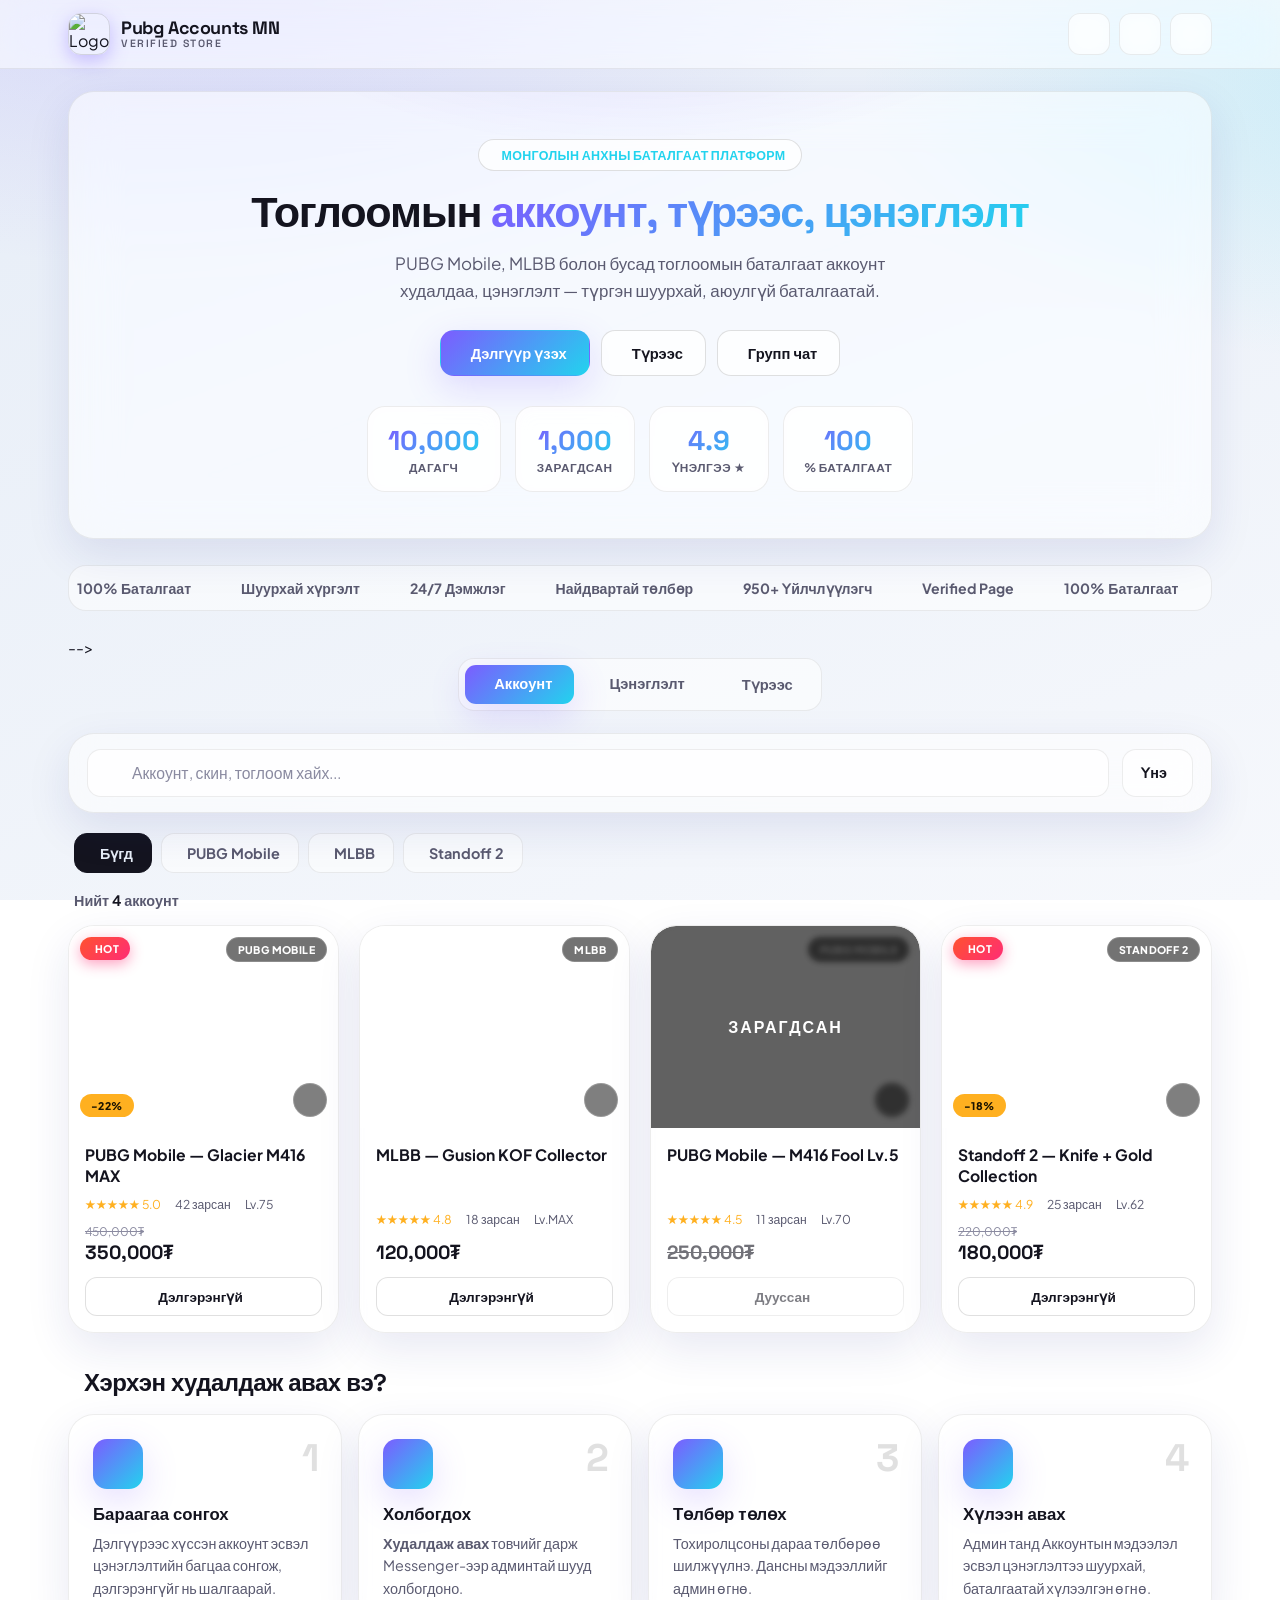
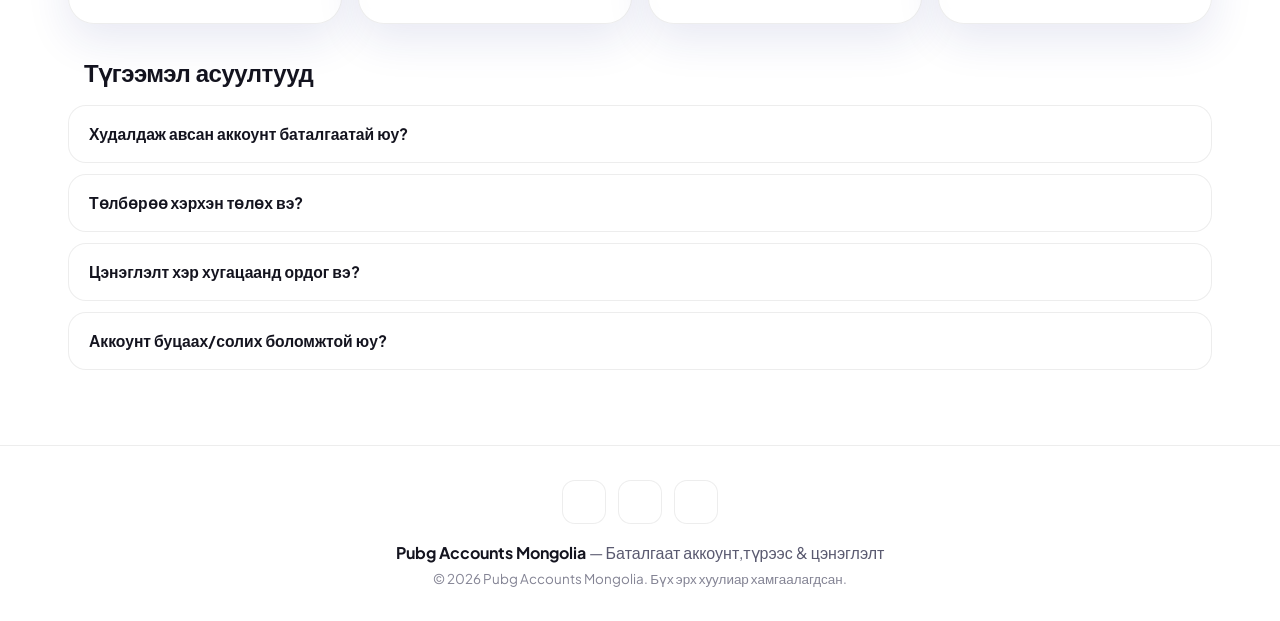
==== commit c48c1ffe: "Update index.html" ====
--- a/index.html
+++ b/index.html
@@ -559,11 +559,11 @@
         </section>
 
         <!-- ===================== TRUST STRIP ===================== -->
-        <!-- <div class="trust-strip">
+        <div class="trust-strip">
             <div class="trust-track" id="trust-track"></div>
         </div> -->
 
-        <!-- ===================== SHOP ===================== -->
+        <!-- ===================== SHOP =====================
         <div id="shop"></div>
 
         <!-- Type switch -->
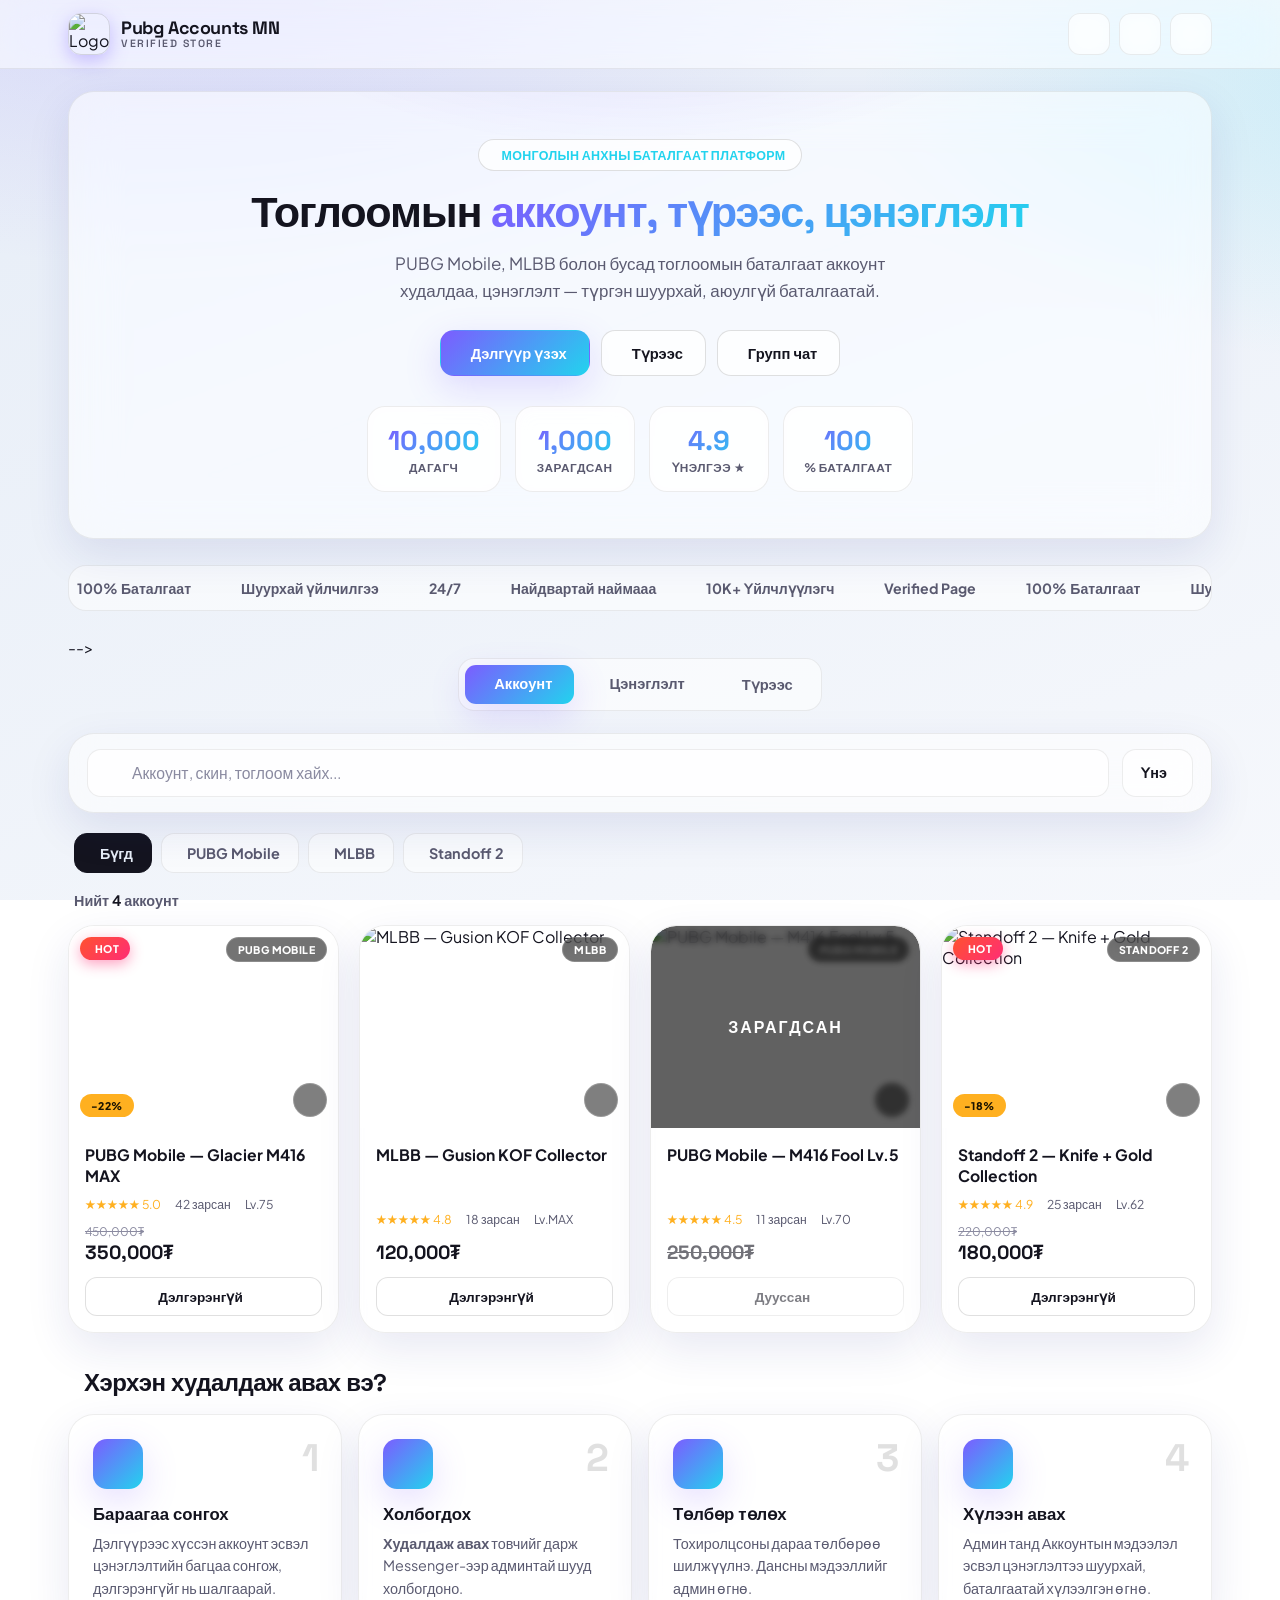
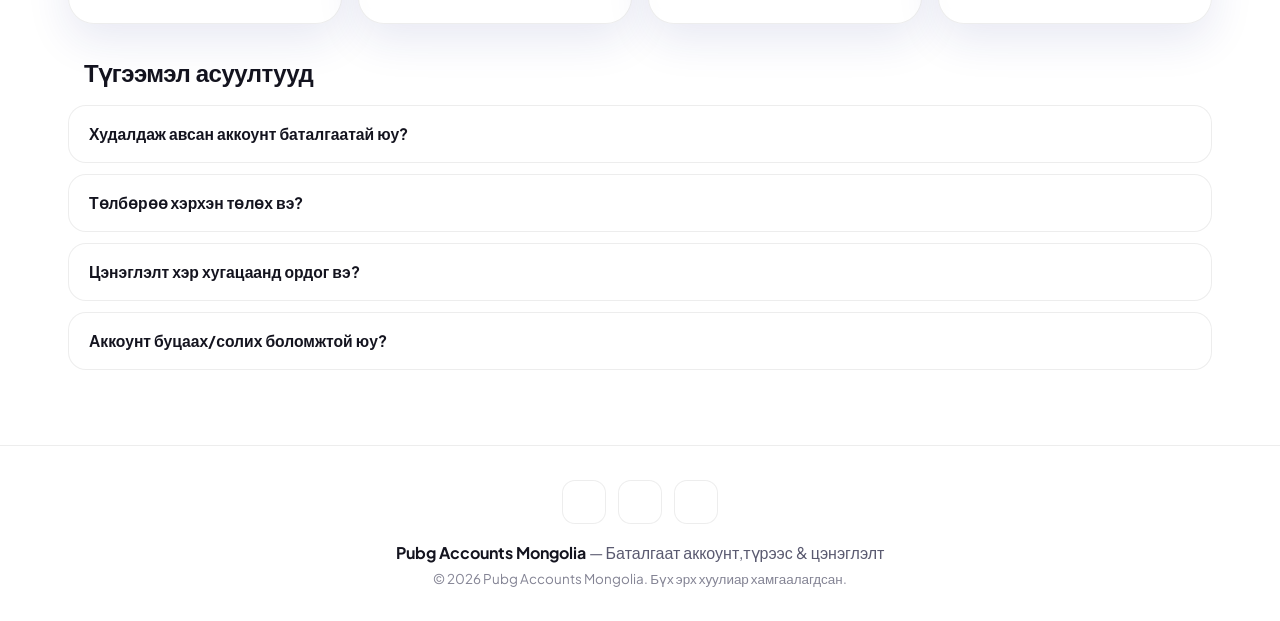
==== commit 1b81ecf1: "Update index.html" ====
--- a/index.html
+++ b/index.html
@@ -1086,7 +1086,7 @@
 
     /* ============================================================ STATIC CONTENT ============================================================ */
     function renderTrust(){
-        const items=[['ri-shield-check-line','100% Баталгаат'],['ri-flashlight-line','Шуурхай хүргэлт'],['ri-customer-service-2-line','24/7 Дэмжлэг'],['ri-secure-payment-line','Найдвартай төлбөр'],['ri-thumb-up-line','950+ Үйлчлүүлэгч'],['ri-verified-badge-line','Verified Page']];
+        const items=[['ri-shield-check-line','100% Баталгаат'],['ri-flashlight-line','Шуурхай үйлчилгээ'],['ri-customer-service-2-line','24/7 '],['ri-secure-payment-line','Найдвартай наймааа'],['ri-thumb-up-line','10K+ Үйлчлүүлэгч'],['ri-verified-badge-line','Verified Page']];
         const html=items.map(([ic,t])=>`<span><i class="${ic}"></i> ${t}</span>`).join('');
         document.getElementById('trust-track').innerHTML = html+html; // давхар → тасралтгүй
     }
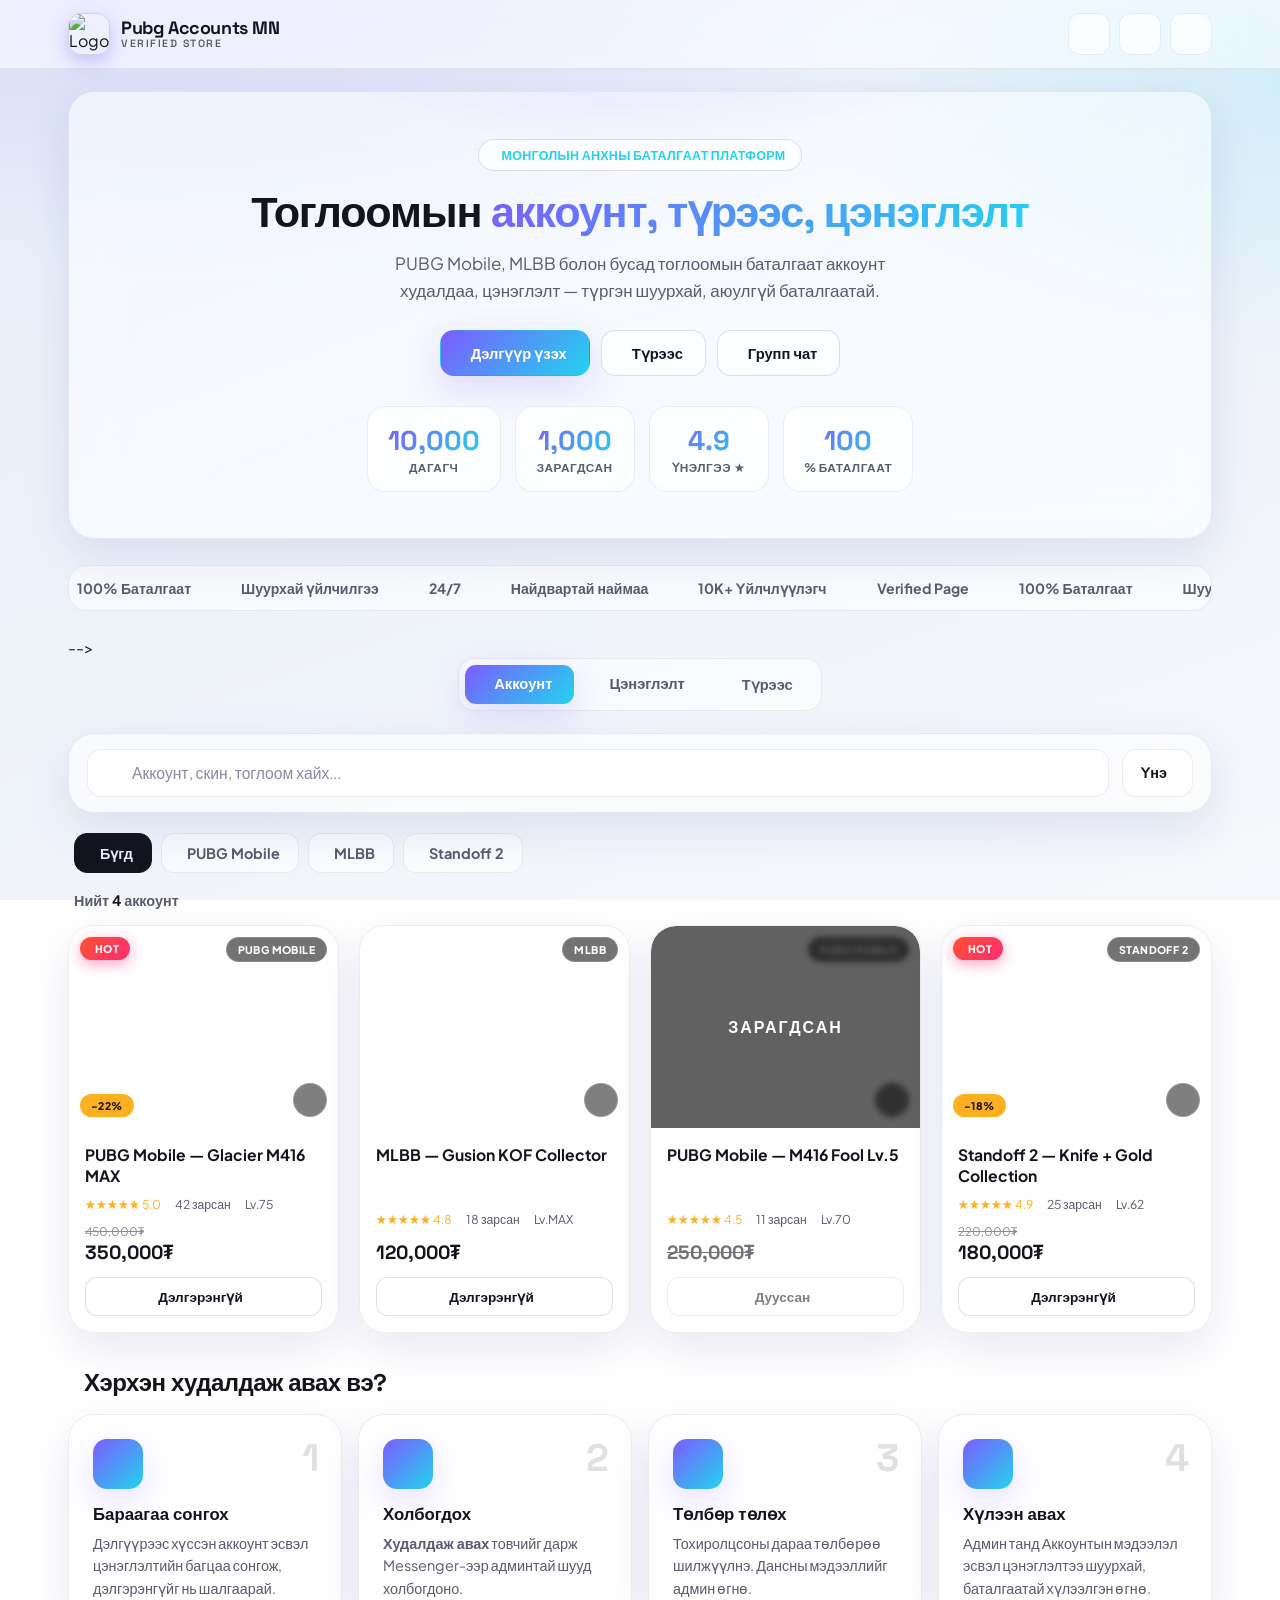
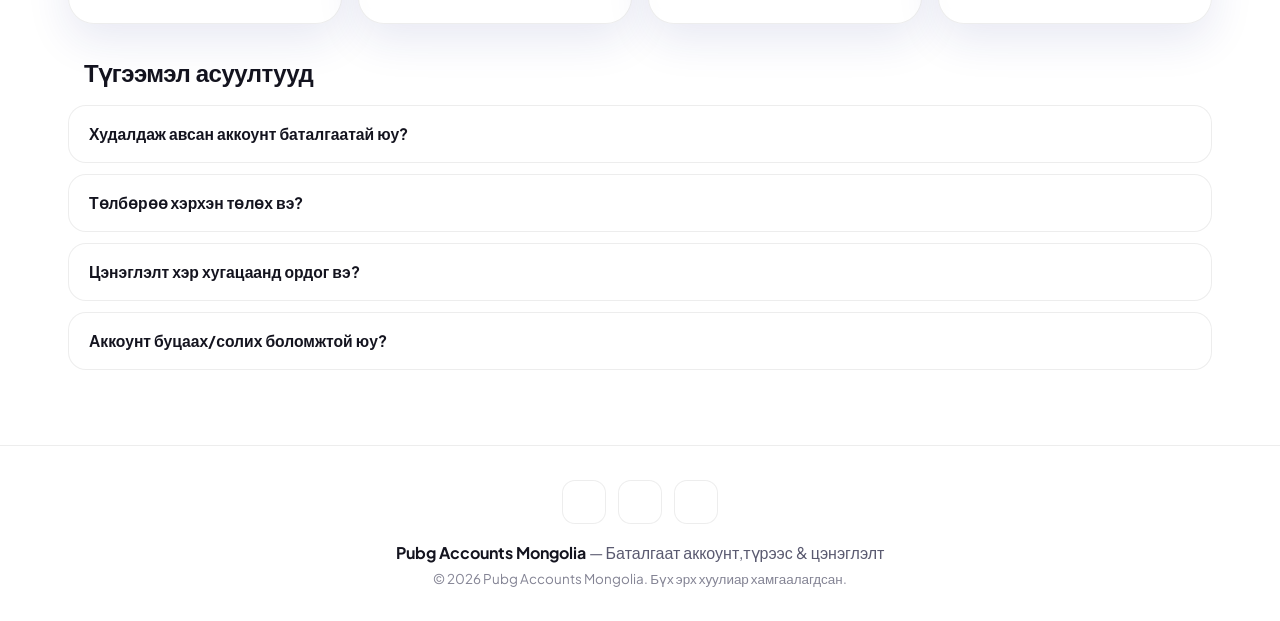
==== commit a3ded5ef: "Update index.html" ====
--- a/index.html
+++ b/index.html
@@ -1086,7 +1086,7 @@
 
     /* ============================================================ STATIC CONTENT ============================================================ */
     function renderTrust(){
-        const items=[['ri-shield-check-line','100% Баталгаат'],['ri-flashlight-line','Шуурхай үйлчилгээ'],['ri-customer-service-2-line','24/7 '],['ri-secure-payment-line','Найдвартай наймааа'],['ri-thumb-up-line','10K+ Үйлчлүүлэгч'],['ri-verified-badge-line','Verified Page']];
+        const items=[['ri-shield-check-line','100% Баталгаат'],['ri-flashlight-line','Шуурхай үйлчилгээ'],['ri-customer-service-2-line','24/7 '],['ri-secure-payment-line','Найдвартай наймаа'],['ri-thumb-up-line','10K+ Үйлчлүүлэгч'],['ri-verified-badge-line','Verified Page']];
         const html=items.map(([ic,t])=>`<span><i class="${ic}"></i> ${t}</span>`).join('');
         document.getElementById('trust-track').innerHTML = html+html; // давхар → тасралтгүй
     }
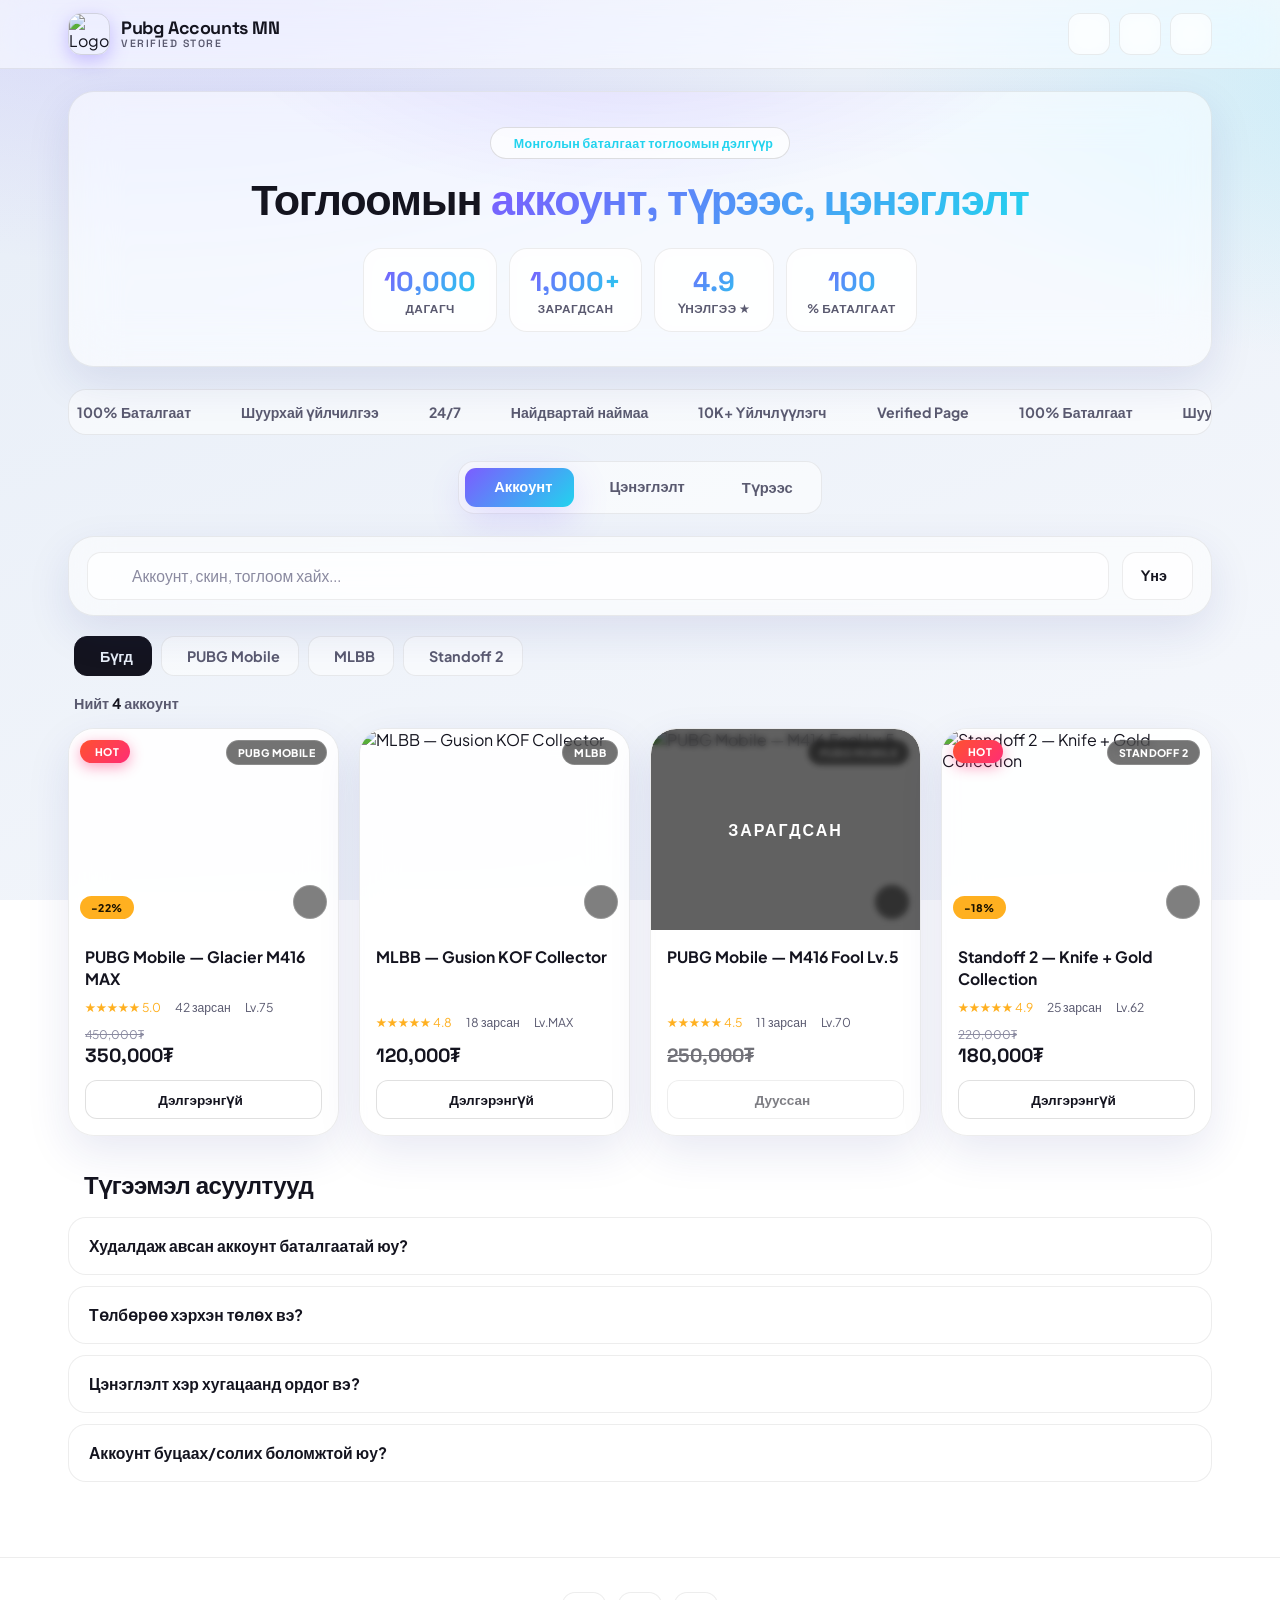
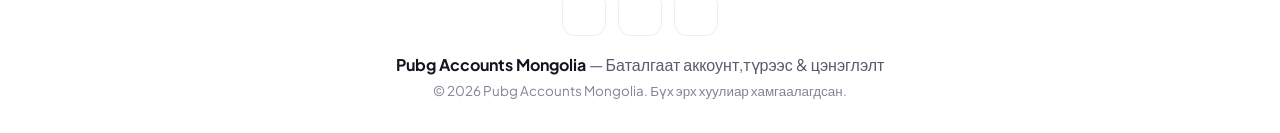
==== commit bbbcb8af: "Update index.html" ====
--- a/index.html
+++ b/index.html
@@ -2,7 +2,7 @@
 <html lang="mn" data-theme="dark">
 <head>
     <meta charset="UTF-8">
-    <meta name="viewport" content="width=device-width, initial-scale=1.0, maximum-scale=1.0, user-scalable=no">
+    <meta name="viewport" content="width=device-width, initial-scale=1.0, maximum-scale=1.0, user-scalable=no, viewport-fit=cover">
     <meta name="theme-color" content="#0a0a14">
 
     <meta property="og:title" content="Pubg Accounts Mongolia — Аккоунт, Цэнэглэлт & Түрээс" />
@@ -75,7 +75,9 @@
         }
 
         * { margin:0; padding:0; box-sizing:border-box; outline:none; -webkit-tap-highlight-color:transparent; }
-        html, body { overflow-x:hidden; width:100%; scroll-behavior:smooth; }
+        html, body { overflow-x:hidden; width:100%; scroll-behavior:smooth; -webkit-text-size-adjust:100%; text-size-adjust:100%; }
+        /* Хэвтээ гулсагч элементүүдэд инерцтэй гулгалт (iOS) */
+        .chips, .filter-tabs, .slider-track, .lb-track, .trust-strip { -webkit-overflow-scrolling:touch; }
 
         body {
             background: radial-gradient(1200px 600px at 15% -10%, var(--blob-1), transparent 60%),
@@ -101,7 +103,8 @@
         }
         .nav-inner {
             max-width: var(--maxw); margin:0 auto; height:68px;
-            display:flex; align-items:center; justify-content:space-between; gap:14px; padding:0 18px;
+            display:flex; align-items:center; justify-content:space-between; gap:14px;
+            padding:0 max(18px, env(safe-area-inset-left)) 0 max(18px, env(safe-area-inset-left));
         }
         .brand { display:flex; align-items:center; gap:11px; text-decoration:none; color:var(--text); cursor:pointer; }
         .brand:active { transform:scale(0.97); }
@@ -137,8 +140,8 @@
             position:relative; border-radius:var(--radius-lg); overflow:hidden;
             border:1px solid var(--border); background:var(--glass);
             backdrop-filter:blur(24px) saturate(150%); -webkit-backdrop-filter:blur(24px) saturate(150%);
-            box-shadow:var(--shadow); margin-bottom:26px;
-            padding:46px 32px; text-align:center;
+            box-shadow:var(--shadow); margin-bottom:22px;
+            padding:34px 28px; text-align:center;
         }
         .hero::before {
             content:""; position:absolute; inset:0; z-index:0;
@@ -173,10 +176,10 @@
 
         /* Hero stats */
         .hero-stats {
-            display:flex; justify-content:center; gap:14px; flex-wrap:wrap; margin-top:30px;
+            display:flex; justify-content:center; gap:12px; flex-wrap:wrap; margin-top:24px;
         }
         .stat {
-            min-width:120px; padding:16px 20px; border-radius:var(--radius-md);
+            min-width:120px; padding:15px 20px; border-radius:var(--radius-md);
             background:var(--glass-2); border:1px solid var(--border); backdrop-filter:blur(10px);
         }
         .stat-num { font-size:1.7rem; font-weight:700; background:var(--grad-brand); -webkit-background-clip:text; background-clip:text; -webkit-text-fill-color:transparent; }
@@ -486,36 +489,84 @@
 
         /* ============================================================ RESPONSIVE ============================================================ */
         @media (max-width:768px) {
-            .container { padding:14px 11px; }
-            .nav-inner { height:60px; }
-            .brand-text b { font-size:1rem; } .brand-text span { font-size:0.58rem; }
-            .logo { width:38px; height:38px; }
-            .hero { padding:32px 18px; }
-            .hero h1 { font-size:1.85rem; }
-            .hero p { font-size:0.96rem; }
-            .hero-actions .btn { flex:1 1 44%; padding:12px 10px; font-size:0.84rem; }
-            .stat { min-width:96px; padding:13px 14px; }
-            .stat-num { font-size:1.35rem; }
-            .toolbar { padding:13px; gap:10px; }
+            .container { padding:14px max(11px, env(safe-area-inset-left)) calc(14px + env(safe-area-inset-bottom)); }
+            .nav-inner { height:58px; }
+            .brand-text b { font-size:1rem; } .brand-text span { font-size:0.56rem; letter-spacing:1px; }
+            .logo { width:36px; height:36px; border-radius:11px; }
+            .icon-btn { width:40px; height:40px; font-size:1.2rem; }
+
+            /* Hero */
+            .hero { padding:30px 18px; border-radius:22px; margin-bottom:20px; }
+            .hero-badge { font-size:0.68rem; padding:6px 13px; margin-bottom:14px; }
+            .hero h1 { font-size:1.72rem; letter-spacing:-0.6px; }
+            .hero p { font-size:0.92rem; margin-bottom:22px; }
+            .hero-actions { gap:9px; }
+            .hero-actions .btn { flex:1 1 44%; padding:12px 10px; font-size:0.85rem; }
+            .hero-stats { gap:10px; margin-top:24px; }
+            .hero-stats .stat { flex:1 1 calc(50% - 5px); min-width:0; padding:13px 12px; }
+            .stat-num { font-size:1.5rem; }
+            .stat-lbl { font-size:0.66rem; }
+
+            .trust-strip { margin-bottom:20px; }
+
+            /* Type switch — бүрэн өргөн, 3 таб тэнцүү багтана */
+            .type-switch { width:100%; gap:5px; padding:5px; margin-bottom:18px; }
+            .type-switch button { flex:1; padding:11px 4px; font-size:0.8rem; gap:5px; justify-content:center; }
+            .type-switch button i { font-size:1rem; }
+
+            /* Toolbar — хайлт ба эрэмбэ доош өрөгдөнө */
+            .toolbar { padding:12px; gap:10px; flex-direction:column; align-items:stretch; }
+            .search-box { min-width:0; }
+            .search-box input { height:46px; }
+            .sort-btn { width:100%; height:46px; justify-content:center; }
+
+            .chips { gap:8px; padding-bottom:12px; }
+            .chip { padding:9px 15px; font-size:0.86rem; }
+
+            /* Grid */
             .grid { grid-template-columns:repeat(2,1fr); gap:12px; }
+            .card { border-radius:20px; }
             .card-body { padding:12px; }
-            .card-title { font-size:0.82rem; }
-            .price { font-size:1.02rem; }
-            .card-cta { padding:9px; font-size:0.78rem; margin-top:10px; }
+            .card-title { font-size:0.84rem; -webkit-line-clamp:2; }
+            .price { font-size:1.05rem; }
+            .price-info { font-size:0.86rem; }
+            .card-cta { padding:10px 8px; font-size:0.8rem; margin-top:10px; }
             .card-meta { font-size:0.68rem; gap:7px; }
-            .sec-head h2 { font-size:1.25rem; }
+            .fav { width:32px; height:32px; bottom:9px; right:9px; }
+            .tag { font-size:0.62rem; padding:4px 9px; }
+
+            .sec-head { margin:28px 4px 14px; }
+            .sec-head h2 { font-size:1.22rem; }
+            .panel-grid { gap:12px; }
+            .info-card { padding:20px; }
+
+            /* Modal → доод хуудас (bottom sheet) */
             .modal { padding:0; align-items:flex-end; }
-            .modal-win { flex-direction:column; height:95vh; max-height:95vh; border-radius:24px 24px 0 0; }
-            .mw-media { flex:0 0 270px; }
-            .mw-body { padding:24px 18px; }
+            .modal-win { flex-direction:column; height:94vh; max-height:94vh; border-radius:24px 24px 0 0; }
+            .mw-media { flex:0 0 248px; }
+            .mw-body { padding:22px 16px calc(20px + env(safe-area-inset-bottom)); }
+            .mw-close { top:12px; left:12px; width:38px; height:38px; font-size:1.2rem; }
             .mw-title { font-size:1.3rem; }
-            .mw-price { font-size:1.6rem; }
-            .mw-specs { grid-template-columns:1fr 1fr; }
-            .pkgs { grid-template-columns:1fr 1fr; }
-            .modal-simple .modal-win { padding:26px 20px; }
+            .mw-price { font-size:1.55rem; }
+            .mw-specs { grid-template-columns:1fr 1fr; gap:9px; }
+            .pkgs { grid-template-columns:1fr 1fr; gap:9px; }
+            .mw-buy { padding:16px; font-size:0.98rem; }
+            .mw-icon-btn { width:50px; }
+            .modal-simple .modal-win { padding:24px 18px calc(24px + env(safe-area-inset-bottom)); }
             .lb-nav { font-size:2.6rem; } .lb-close { font-size:2.3rem; }
-        }
-        @media (max-width:380px) { .grid { gap:10px; } }
+
+            .footer { padding:28px 18px calc(28px + env(safe-area-inset-bottom)); margin-top:34px; }
+            .scroll-top { bottom:calc(18px + env(safe-area-inset-bottom)); right:16px; width:46px; height:46px; }
+        }
+        /* Жижиг утас */
+        @media (max-width:400px) {
+            .hero h1 { font-size:1.55rem; }
+            .hero p { font-size:0.88rem; }
+            .grid { gap:10px; }
+            .card-title { font-size:0.8rem; }
+            .type-switch button { font-size:0.74rem; padding:11px 2px; }
+            .type-switch button i { font-size:0.92rem; }
+        }
     </style>
 </head>
 <body>
@@ -540,16 +591,10 @@
 
     <div class="container">
 
-        <!-- ===================== HERO ===================== -->
+        <!-- ===================== HERO (цомхон) ===================== -->
         <section class="hero">
-            <div class="hero-badge"><i class="ri-verified-badge-fill"></i> МОНГОЛЫН АНХНЫ БАТАЛГААТ ПЛАТФОРМ</div>
-            <h1>Тоглоомын <span class="grad">аккоунт, түрээс, цэнэглэлт</span><br></h1>
-            <p>PUBG Mobile, MLBB болон бусад тоглоомын баталгаат аккоунт худалдаа, цэнэглэлт — түргэн шуурхай, аюулгүй баталгаатай.</p>
-            <div class="hero-actions">
-                <a href="#shop" class="btn btn-primary"><i class="ri-shopping-bag-3-line"></i> Дэлгүүр үзэх</a>
-                <a href="#shop" class="btn btn-ghost" onclick="setType('rent', document.getElementById('type-rent'))"><i class="ri-time-line"></i> Түрээс</a>
-                <a href="https://m.me/cm/AbadrhKBoffAja4U" target="_blank" class="btn btn-ghost"><i class="ri-messenger-line"></i> Групп чат</a>
-            </div>
+            <div class="hero-badge"><i class="ri-verified-badge-fill"></i> Монголын баталгаат тоглоомын дэлгүүр</div>
+            <h1>Тоглоомын <span class="grad">аккоунт, түрээс, цэнэглэлт</span></h1>
             <div class="hero-stats">
                 <div class="stat"><div class="stat-num" data-count="10000">0</div><div class="stat-lbl">Дагагч</div></div>
                 <div class="stat"><div class="stat-num" data-count="1000+">0</div><div class="stat-lbl">Зарагдсан</div></div>
@@ -561,9 +606,9 @@
         <!-- ===================== TRUST STRIP ===================== -->
         <div class="trust-strip">
             <div class="trust-track" id="trust-track"></div>
-        </div> -->
-
-        <!-- ===================== SHOP =====================
+        </div>
+
+        <!-- ===================== SHOP ===================== -->
         <div id="shop"></div>
 
         <!-- Type switch -->
@@ -596,15 +641,6 @@
             <div class="sk"><div class="sk-img"></div><div class="sk-body"><div class="sk-line"></div><div class="sk-line s"></div></div></div>
             <div class="sk"><div class="sk-img"></div><div class="sk-body"><div class="sk-line"></div><div class="sk-line s"></div></div></div>
             <div class="sk"><div class="sk-img"></div><div class="sk-body"><div class="sk-line"></div><div class="sk-line s"></div></div></div>
-        </div>
-
-        <!-- ===================== HOW IT WORKS ===================== -->
-        <div class="sec-head"><h2><i class="ri-rocket-2-line"></i> Хэрхэн худалдаж авах вэ?</h2></div>
-        <div class="panel-grid">
-            <div class="info-card" style="position:relative"><span class="info-step-num">1</span><div class="info-ico"><i class="ri-search-eye-line"></i></div><h3>Бараагаа сонгох</h3><p>Дэлгүүрээс хүссэн аккоунт эсвэл цэнэглэлтийн багцаа сонгож, дэлгэрэнгүйг нь шалгаарай.</p></div>
-            <div class="info-card" style="position:relative"><span class="info-step-num">2</span><div class="info-ico"><i class="ri-messenger-line"></i></div><h3>Холбогдох</h3><p><b>Худалдаж авах</b> товчийг дарж Messenger-ээр админтай шууд холбогдоно.</p></div>
-            <div class="info-card" style="position:relative"><span class="info-step-num">3</span><div class="info-ico"><i class="ri-bank-card-line"></i></div><h3>Төлбөр төлөх</h3><p>Тохиролцсоны дараа төлбөрөө шилжүүлнэ. Дансны мэдээллийг админ өгнө.</p></div>
-            <div class="info-card" style="position:relative"><span class="info-step-num">4</span><div class="info-ico"><i class="ri-shield-check-line"></i></div><h3>Хүлээн авах</h3><p>Админ танд Аккоунтын мэдээлэл эсвэл цэнэглэлтээ шуурхай, баталгаатай хүлээлгэн өгнө.</p></div>
         </div>
 
         <!-- ===================== FAQ ===================== -->
@@ -1078,9 +1114,11 @@
     function animateStats(){
         if(animateStats._done)return; animateStats._done=true;
         document.querySelectorAll('.stat-num').forEach(el=>{
-            const target=parseFloat(el.dataset.count), dec=parseInt(el.dataset.dec||0); let cur=0;
-            const step=target/45;
-            const t=setInterval(()=>{ cur+=step; if(cur>=target){cur=target;clearInterval(t);} el.textContent=dec?cur.toFixed(dec):Math.floor(cur).toLocaleString(); },22);
+            const raw=String(el.dataset.count||'0');
+            const target=parseFloat(raw)||0, dec=parseInt(el.dataset.dec||0);
+            const suffix=raw.replace(/[0-9.,\s]/g,''); // жнь "+" тэмдэг хадгална
+            let cur=0; const step=target/45;
+            const t=setInterval(()=>{ cur+=step; if(cur>=target){cur=target;clearInterval(t);} el.textContent=(dec?cur.toFixed(dec):Math.floor(cur).toLocaleString())+suffix; },22);
         });
     }
 
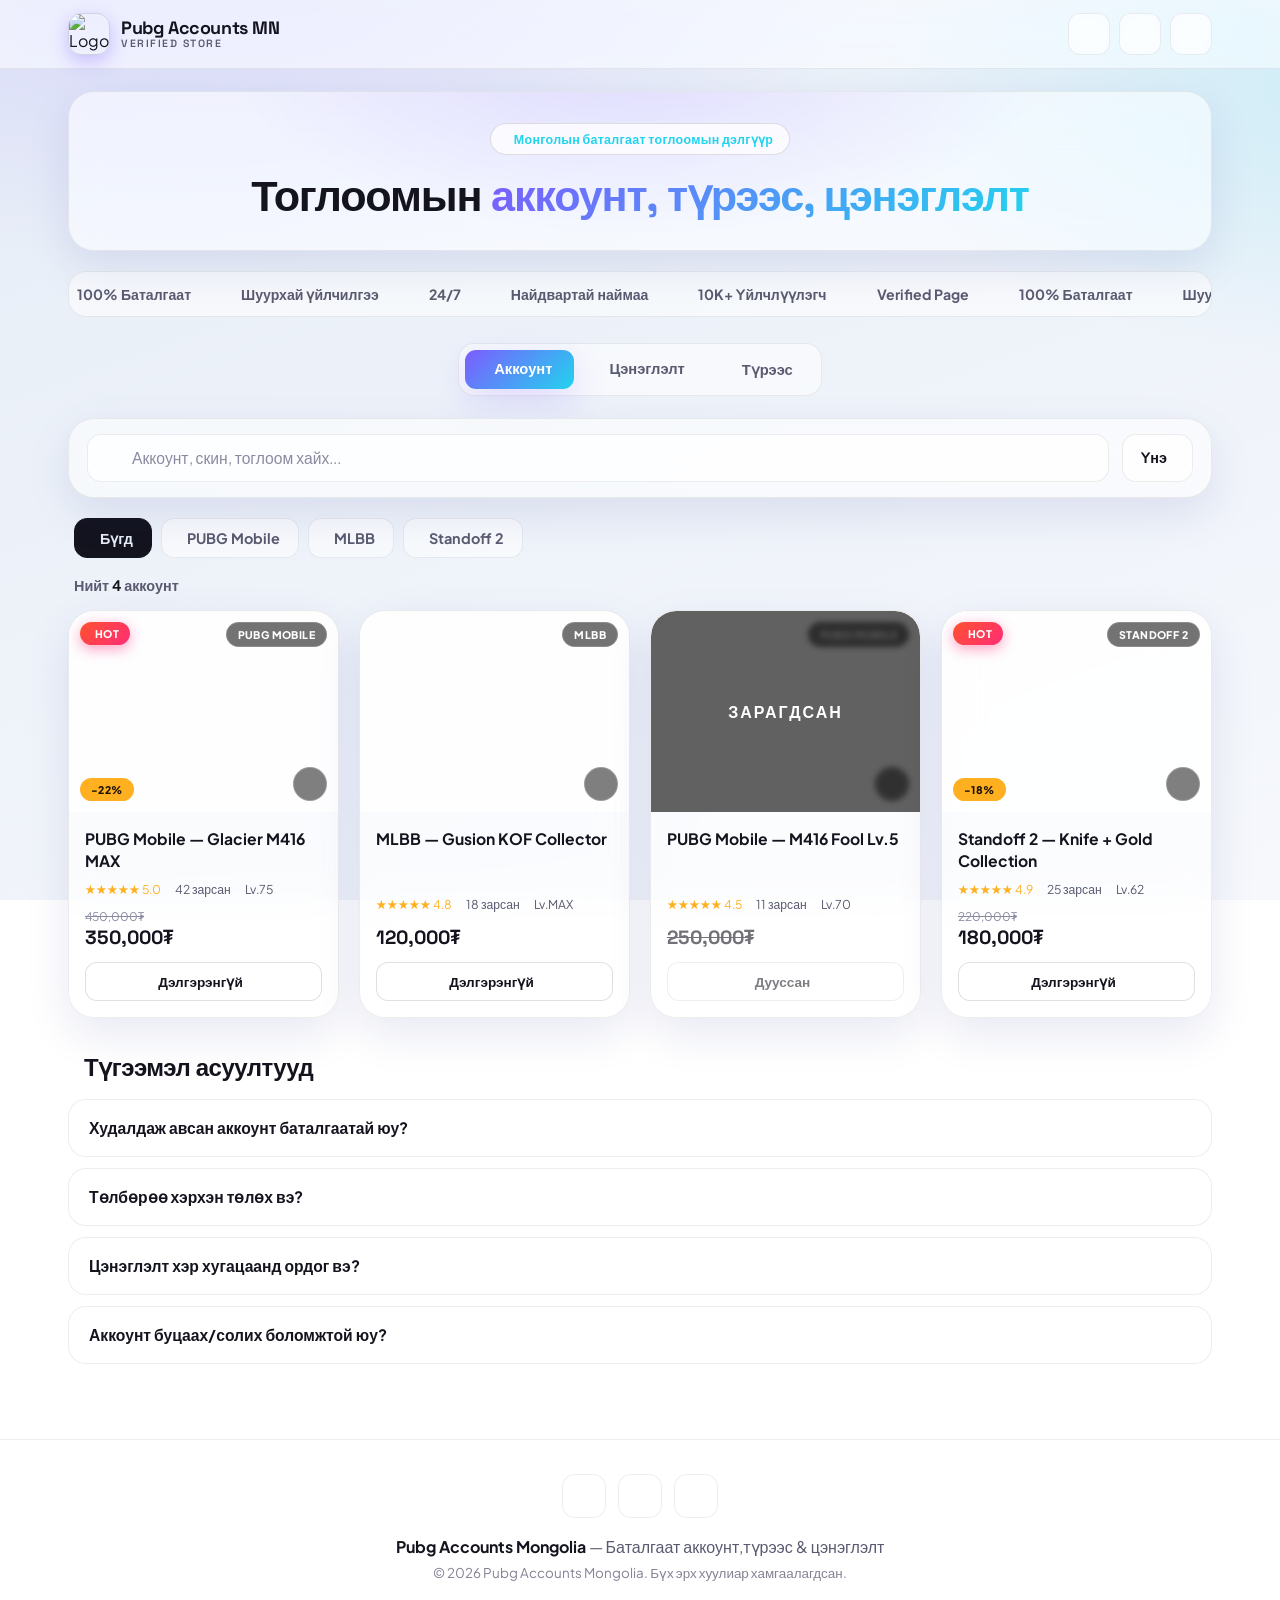
==== commit 757d58cb: "Update index.html" ====
--- a/index.html
+++ b/index.html
@@ -140,8 +140,8 @@
             position:relative; border-radius:var(--radius-lg); overflow:hidden;
             border:1px solid var(--border); background:var(--glass);
             backdrop-filter:blur(24px) saturate(150%); -webkit-backdrop-filter:blur(24px) saturate(150%);
-            box-shadow:var(--shadow); margin-bottom:22px;
-            padding:34px 28px; text-align:center;
+            box-shadow:var(--shadow); margin-bottom:20px;
+            padding:30px 26px; text-align:center;
         }
         .hero::before {
             content:""; position:absolute; inset:0; z-index:0;
@@ -157,7 +157,7 @@
         }
         .hero-badge i { color:var(--success); }
         .hero h1 {
-            font-size:2.7rem; font-weight:700; letter-spacing:-1.2px; line-height:1.08; margin-bottom:14px;
+            font-size:2.7rem; font-weight:700; letter-spacing:-1.2px; line-height:1.08; margin-bottom:0;
         }
         .hero h1 .grad { background:var(--grad-brand); -webkit-background-clip:text; background-clip:text; -webkit-text-fill-color:transparent; }
         .hero p { color:var(--text-sec); font-size:1.06rem; max-width:560px; margin:0 auto 26px; line-height:1.6; }
@@ -514,11 +514,11 @@
             .type-switch button { flex:1; padding:11px 4px; font-size:0.8rem; gap:5px; justify-content:center; }
             .type-switch button i { font-size:1rem; }
 
-            /* Toolbar — хайлт ба эрэмбэ доош өрөгдөнө */
-            .toolbar { padding:12px; gap:10px; flex-direction:column; align-items:stretch; }
-            .search-box { min-width:0; }
+            /* Toolbar — хайлт ба эрэмбэ нэг мөрөнд, зэрэгцэн */
+            .toolbar { padding:12px; gap:10px; flex-direction:row; align-items:center; flex-wrap:nowrap; }
+            .search-box { min-width:0; flex:1; }
             .search-box input { height:46px; }
-            .sort-btn { width:100%; height:46px; justify-content:center; }
+            .sort-btn { width:auto; height:46px; padding:0 15px; justify-content:center; flex-shrink:0; }
 
             .chips { gap:8px; padding-bottom:12px; }
             .chip { padding:9px 15px; font-size:0.86rem; }
@@ -595,12 +595,6 @@
         <section class="hero">
             <div class="hero-badge"><i class="ri-verified-badge-fill"></i> Монголын баталгаат тоглоомын дэлгүүр</div>
             <h1>Тоглоомын <span class="grad">аккоунт, түрээс, цэнэглэлт</span></h1>
-            <div class="hero-stats">
-                <div class="stat"><div class="stat-num" data-count="10000">0</div><div class="stat-lbl">Дагагч</div></div>
-                <div class="stat"><div class="stat-num" data-count="1000+">0</div><div class="stat-lbl">Зарагдсан</div></div>
-                <div class="stat"><div class="stat-num" data-count="4.9" data-dec="1">0</div><div class="stat-lbl">Үнэлгээ ★</div></div>
-                <div class="stat"><div class="stat-num" data-count="100">0</div><div class="stat-lbl">% Баталгаат</div></div>
-            </div>
         </section>
 
         <!-- ===================== TRUST STRIP ===================== -->
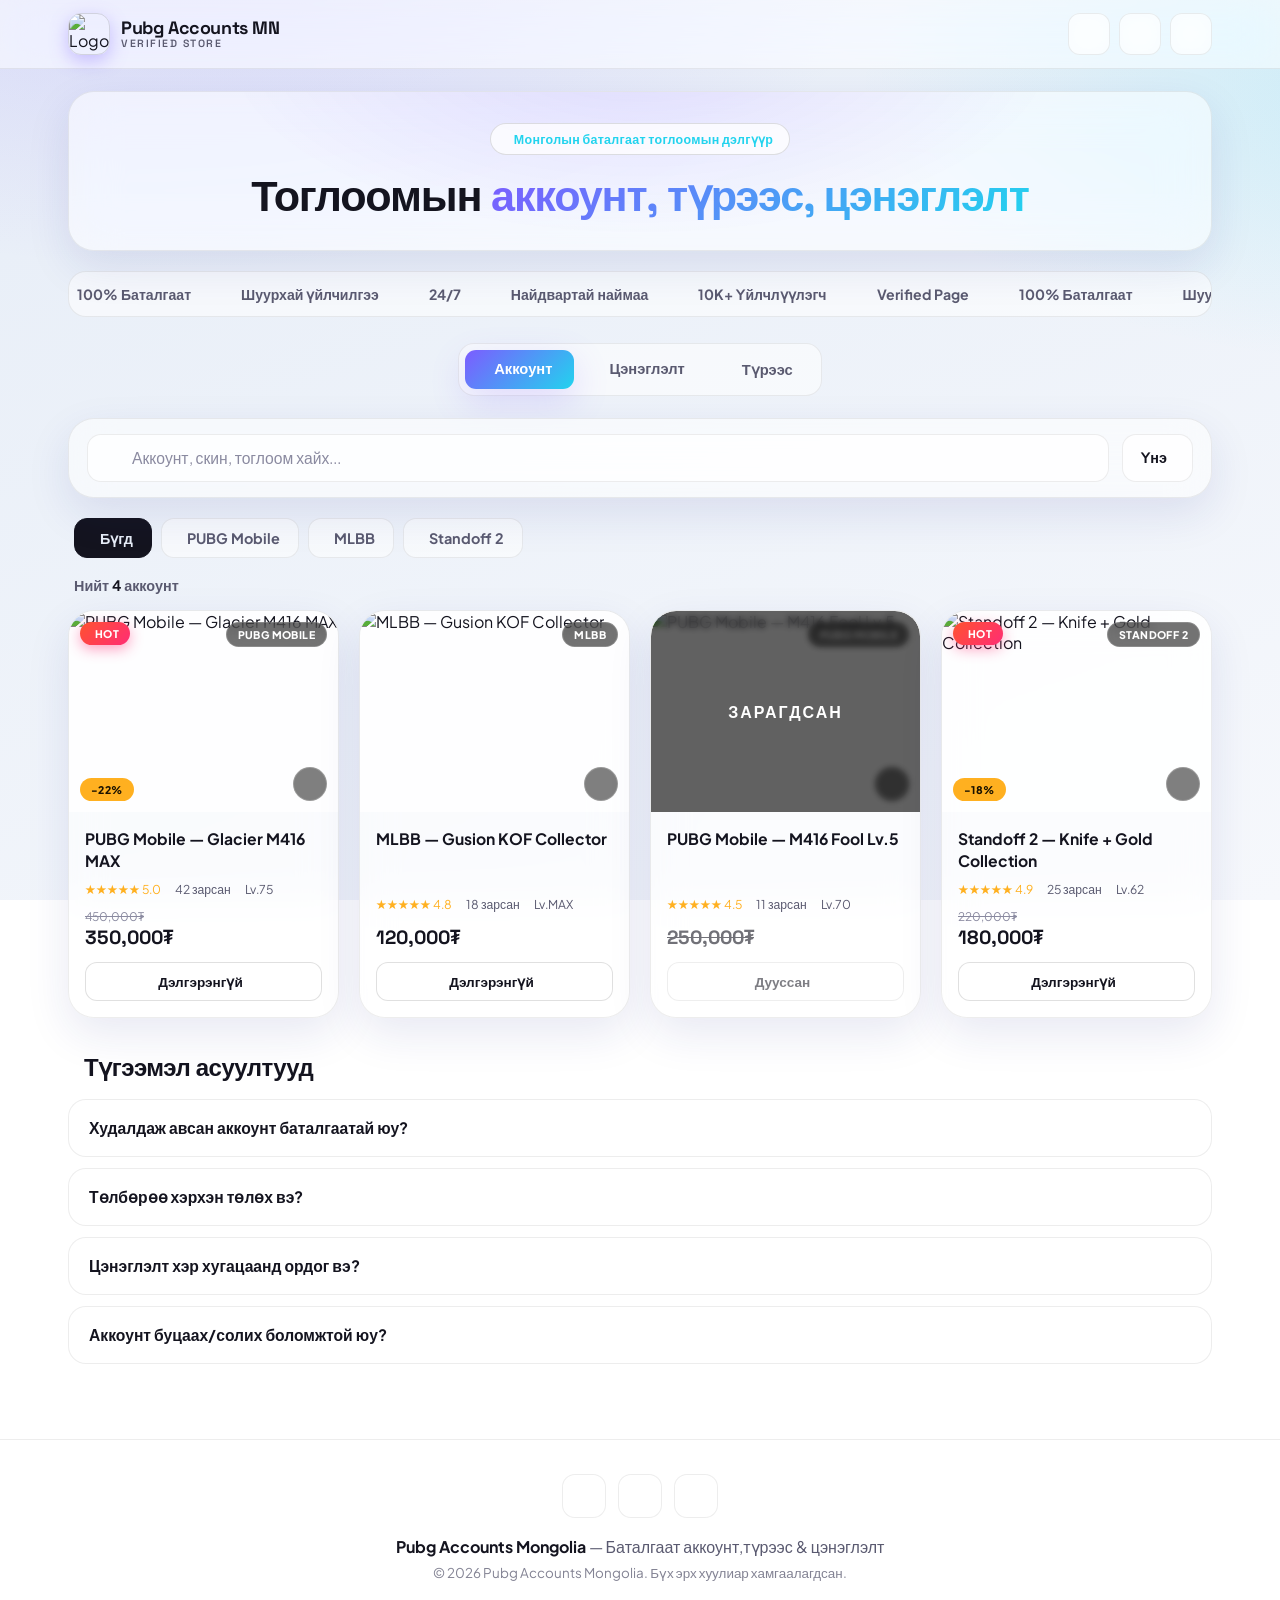
==== commit 484b1335: "Update index.html" ====
--- a/index.html
+++ b/index.html
@@ -119,7 +119,7 @@
         .nav-actions { display:flex; align-items:center; gap:9px; }
         .icon-btn {
             width:42px; height:42px; border-radius:12px; border:1px solid var(--border);
-            background:var(--glass); color:var(--text); cursor:pointer;
+            background:var(--glass); color:var(--text); cursor:pointer; text-decoration:none;
             display:flex; align-items:center; justify-content:center; font-size:1.25rem;
             transition:all .25s ease; position:relative; backdrop-filter:blur(10px);
         }
@@ -579,7 +579,7 @@
                 <span class="brand-text"><b>Pubg Accounts MN</b><span>Verified Store</span></span>
             </a>
             <div class="nav-actions">
-                <button class="icon-btn" onclick="openTutorial()" title="Заавар"><i class="ri-question-line"></i></button>
+                <a class="icon-btn" href="https://www.facebook.com/gamemarket.mn" target="_blank" rel="noopener" title="Facebook хуудас"><i class="ri-facebook-fill"></i></a>
                 <button class="icon-btn" id="fav-btn" onclick="toggleFavView()" title="Хадгалсан">
                     <i class="ri-heart-line"></i>
                     <span class="badge-count" id="fav-badge">0</span>
